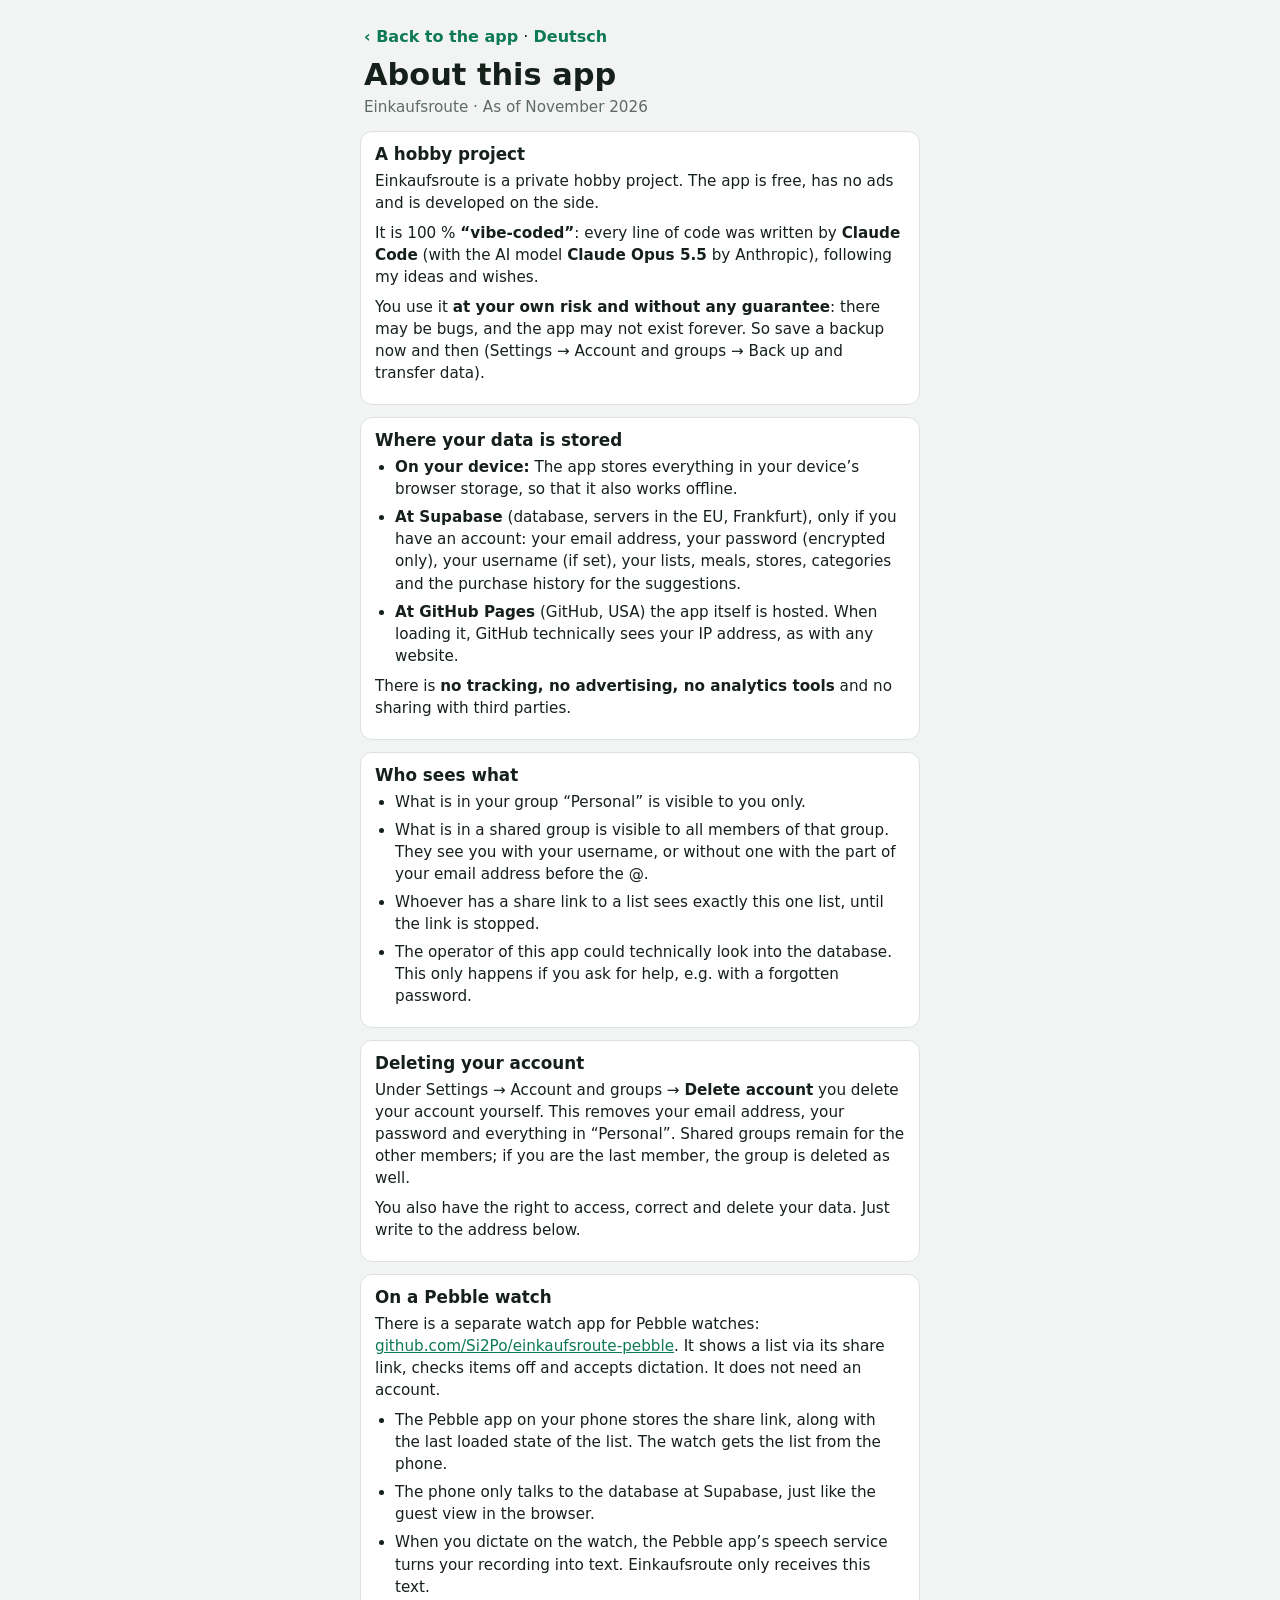
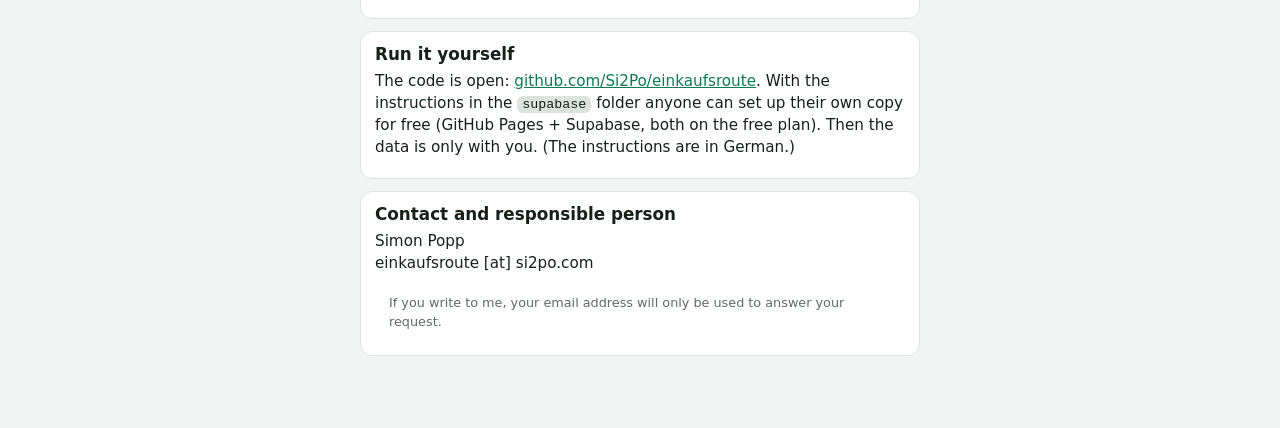
==== about.html @ 26fe62d7 "Englische Fassung der App (noch ohne neue Version) - js/sprache.js: Sprache nach Gerät oder Schalter" ====
<!doctype html>
<html lang="en">
<head>
<meta charset="utf-8">
<meta name="viewport" content="width=device-width, initial-scale=1, viewport-fit=cover">
<title>About this app · Einkaufsroute</title>
<meta name="theme-color" content="#F2F4F3" media="(prefers-color-scheme: light)">
<meta name="theme-color" content="#0D110F" media="(prefers-color-scheme: dark)">
<link rel="icon" href="icon.svg" type="image/svg+xml">
<link rel="stylesheet" href="style.css">
<script>/* gleiche Darstellung (Hell/Dunkel, Farbe) wie in der App */ try { var t = localStorage.getItem("ek_theme"); if (t === "light" || t === "dark") document.documentElement.dataset.theme = t; var a = localStorage.getItem("ek_accent"); if (a && a !== "custom") document.documentElement.dataset.accent = a; } catch (e) {}</script>
</head>
<body class="guest about">
<!-- About this app: englische Fassung von ueber.html. Bei Änderungen an ueber.html hier nachziehen (die App zeigt die Abschnitte .abox). -->
<div class="wrap"><main>
  <p class="aback"><a href="./">‹ Back to the app</a> · <a href="ueber.html" lang="de">Deutsch</a></p>
  <div class="ghead"><h1>About this app</h1><p>Einkaufsroute · As of November 2026</p></div>

  <div class="helpbody group abox">
    <h2>A hobby project</h2>
    <p>Einkaufsroute is a private hobby project. The app is free, has no ads and is developed on the side.</p>
    <p>It is 100&nbsp;% <b>“vibe-coded”</b>: every line of code was written by <b>Claude Code</b> (with the AI model <b>Claude Opus 5.5</b> by Anthropic), following my ideas and wishes.</p>
    <p>You use it <b>at your own risk and without any guarantee</b>: there may be bugs, and the app may not exist forever.
      So save a backup now and then (Settings → Account and groups → Back up and transfer data).</p>
  </div>

  <div class="helpbody group abox">
    <h2>Where your data is stored</h2>
    <ul>
      <li><b>On your device:</b> The app stores everything in your device’s browser storage, so that it also works offline.</li>
      <li><b>At Supabase</b> (database, servers in the EU, Frankfurt), only if you have an account: your email address, your password (encrypted only), your username (if set),
        your lists, meals, stores, categories and the purchase history for the suggestions.</li>
      <li><b>At GitHub Pages</b> (GitHub, USA) the app itself is hosted. When loading it, GitHub technically sees your IP address, as with any website.</li>
    </ul>
    <p>There is <b>no tracking, no advertising, no analytics tools</b> and no sharing with third parties.</p>
  </div>

  <div class="helpbody group abox">
    <h2>Who sees what</h2>
    <ul>
      <li>What is in your group “Personal” is visible to you only.</li>
      <li>What is in a shared group is visible to all members of that group. They see you with your username, or without one with the part of your email address before the @.</li>
      <li>Whoever has a share link to a list sees exactly this one list, until the link is stopped.</li>
      <li>The operator of this app could technically look into the database. This only happens if you ask for help, e.g. with a forgotten password.</li>
    </ul>
  </div>

  <div class="helpbody group abox">
    <h2>Deleting your account</h2>
    <p>Under Settings → Account and groups → <b>Delete account</b> you delete your account yourself. This removes your email address, your password and everything in “Personal”.
      Shared groups remain for the other members; if you are the last member, the group is deleted as well.</p>
    <p>You also have the right to access, correct and delete your data. Just write to the address below.</p>
  </div>

  <div class="helpbody group abox">
    <h2>On a Pebble watch</h2>
    <p>There is a separate watch app for Pebble watches: <a href="https://github.com/Si2Po/einkaufsroute-pebble">github.com/Si2Po/einkaufsroute-pebble</a>.
      It shows a list via its share link, checks items off and accepts dictation. It does not need an account.</p>
    <ul>
      <li>The Pebble app on your phone stores the share link, along with the last loaded state of the list. The watch gets the list from the phone.</li>
      <li>The phone only talks to the database at Supabase, just like the guest view in the browser.</li>
      <li>When you dictate on the watch, the Pebble app’s speech service turns your recording into text. Einkaufsroute only receives this text.</li>
    </ul>
  </div>

  <div class="helpbody group abox">
    <h2>Run it yourself</h2>
    <p>The code is open: <a href="https://github.com/Si2Po/einkaufsroute">github.com/Si2Po/einkaufsroute</a>.
      With the instructions in the <code>supabase</code> folder anyone can set up their own copy for free (GitHub Pages + Supabase, both on the free plan).
      Then the data is only with you. (The instructions are in German.)</p>
  </div>

  <div class="helpbody group abox">
    <h2>Contact and responsible person</h2>
    <p>Simon Popp<br>einkaufsroute [at] si2po.com</p>
    <p class="sheetnote" style="margin:0">If you write to me, your email address will only be used to answer your request.</p>
  </div>
</main></div>
</body>
</html>
---- style.css ----
/* Layout: eine schmale Spalte für das iPhone (375 pt breit). Unten die schwebende Leiste (Liste | Essen | Einstellungen).
   Farben: neutrale Flächen, Grün als Akzent. Hell/Dunkel folgt dem iPhone oder dem Schalter in Einstellungen → Darstellung
   (setzt data-theme="light"/"dark" auf <html>). Bei Farbänderungen auch THEME_BG in app.js und theme-color in index.html anpassen. */
:root {
  --bg: #F2F4F3;
  --surface: #FFFFFF;
  --ink: #16201B;
  --muted: #5F6B65;
  --line: #DCE2DE;
  --soft: #E7EDEA;
  --accent: #0E7A55;
  --on-accent: #FFFFFF;
  --warn: #B3361E;
  --glass: rgba(255, 255, 255, .72);
  --glass-line: rgba(255, 255, 255, .6);
  --font-ui: system-ui, -apple-system, "Segoe UI", Roboto, sans-serif;
  --font-display: ui-rounded, "SF Pro Rounded", system-ui, -apple-system, "Segoe UI", sans-serif;
  --r: 14px;
}
@media (prefers-color-scheme: dark) {
  :root:not([data-theme="light"]) {
    --bg: #0D110F; --surface: #171C19; --ink: #E9EFEB; --muted: #93A29A;
    --line: #29312D; --soft: #1F2622; --accent: #4CD49B; --on-accent: #04261A; --warn: #FF8A72;
    --glass: rgba(30, 36, 33, .66); --glass-line: rgba(255, 255, 255, .08);
    color-scheme: dark;
  }
}
:root[data-theme="dark"] {
  --bg: #0D110F; --surface: #171C19; --ink: #E9EFEB; --muted: #93A29A;
  --line: #29312D; --soft: #1F2622; --accent: #4CD49B; --on-accent: #04261A; --warn: #FF8A72;
  --glass: rgba(30, 36, 33, .66); --glass-line: rgba(255, 255, 255, .08);
  color-scheme: dark;
}

* { box-sizing: border-box; }
body {
  margin: 0;
  background: var(--bg);
  color: var(--ink);
  font: 16px/1.35 var(--font-ui);
  padding-inline: max(16px, env(safe-area-inset-left, 0px)) max(16px, env(safe-area-inset-right, 0px));
  padding-block: calc(env(safe-area-inset-top, 0px) + 26px) calc(28px + env(safe-area-inset-bottom, 0px));
  -webkit-tap-highlight-color: transparent;
}
/* Oberer Rand (Uhrzeit, Akku): früher eine Fläche in Hintergrundfarbe gegen das Durchscheinen beim Scrollen.
   Heute unsichtbar, weil iOS 26 dort selbst einen weichen Glas-Effekt zeichnet (die Fläche wirkte wie ein Balken).
   Der Inhalt beginnt beim Start 26px unter der Statusleiste: iOS färbt die Statusleiste nach dem, was direkt
   darunter liegt (das blaue + schimmerte sonst oben rechts durch). */
#topcover {
  position: fixed; top: 0; left: 0; right: 0; z-index: 30; pointer-events: none;
  height: calc(env(safe-area-inset-top, 0px) + 14px); /* 14px: siehe gesten.js (Höhe der Statusleiste) */
  background: none; /* unsichtbar: iOS 26 zeichnet unter der Statusleiste selbst einen weichen Glas-Effekt. Das Element bleibt, weil gesten.js daraus die Höhe der Statusleiste abliest. */
}
.wrap { max-width: 560px; margin: 0 auto; }
h2 { font: 700 1.25rem var(--font-display); margin: 0; }
button, input, select { font: inherit; color: inherit; }
button { cursor: pointer; }
:focus-visible { outline: 3px solid var(--accent); outline-offset: 2px; }

/* Kopfzeile der Liste */
.bar { display: flex; align-items: center; gap: 8px; padding: 2px 0 8px; }
.pill {
  flex: 1; min-width: 0; display: flex; align-items: center; gap: 8px; text-align: left;
  background: var(--surface); border: 1px solid var(--line); border-radius: 999px; padding: 9px 14px; font-weight: 600;
}
.pill span { flex: 1; min-width: 0; overflow: hidden; text-overflow: ellipsis; white-space: nowrap; }
.pill::after { content: ""; width: 8px; height: 8px; border-right: 2px solid var(--muted); border-bottom: 2px solid var(--muted); transform: translateY(-2px) rotate(45deg); flex: none; }
.iconbtn {
  width: 42px; height: 42px; flex: none; display: grid; place-items: center; border-radius: 999px;
  background: var(--surface); border: 1px solid var(--line); color: var(--ink);
}
.iconbtn svg, .plus svg { display: block; }

/* Eingabe */
.add { display: flex; gap: 8px; margin: 0 0 4px; }
.add input {
  flex: 1; min-width: 0; font-size: 16px; background: var(--surface); border: 1.5px solid var(--line);
  border-radius: 999px; padding: 10px 16px;
}
.plus { width: 44px; height: 44px; flex: none; border: 0; border-radius: 999px; background: var(--accent); color: var(--on-accent); display: grid; place-items: center; }

/* Liste: Gruppenkopf als dünne Zeile, Zeilen ohne eigene Karten */
.grp { display: flex; align-items: center; gap: 8px; margin: 12px 2px 4px; font-size: .75rem; text-transform: uppercase; letter-spacing: .07em; color: var(--muted); font-weight: 700; }
.grp .gname { flex: 1; min-width: 0; overflow: hidden; text-overflow: ellipsis; white-space: nowrap; }
.grpbtn { width: 100%; background: none; border: 0; padding: 0; text-align: left; font-family: inherit; }
.grpbtn .nozone { color: var(--accent); text-transform: none; letter-spacing: 0; font-size: .8rem; font-weight: 600; }
.grp .cnt { font-variant-numeric: tabular-nums; font-weight: 600; }
.badge {
  display: inline-grid; place-items: center; min-width: 20px; height: 20px; padding: 0 5px; border-radius: 10px;
  background: var(--accent); color: var(--on-accent); font-size: .72rem; font-weight: 700; letter-spacing: 0; font-variant-numeric: tabular-nums;
}
.badge.none { background: var(--line); color: var(--muted); }
.rows { list-style: none; margin: 0; padding: 0; background: var(--surface); border-radius: 12px; border: 1px solid var(--line); overflow: hidden; }
.row {
  display: flex; align-items: center; min-height: 46px; padding-right: 12px; border-top: 1px solid var(--line);
  -webkit-touch-callout: none; -webkit-user-select: none; user-select: none; cursor: pointer;
}
.row:first-child { border-top: 0; }
.row:active { background: var(--soft); }
.chk { width: 44px; height: 44px; flex: none; display: grid; place-items: center; }
.chk::before { content: ""; width: 22px; height: 22px; border-radius: 7px; border: 2px solid var(--muted); display: block; }
.done .chk::before {
  background: var(--accent) url("data:image/svg+xml,%3Csvg xmlns='http://www.w3.org/2000/svg' viewBox='0 0 24 24'%3E%3Cpath d='M6 12.5l4 4 8-9' fill='none' stroke='%23fff' stroke-width='3' stroke-linecap='round' stroke-linejoin='round'/%3E%3C/svg%3E") center/16px no-repeat;
  border-color: var(--accent);
}
.txt { flex: 1; min-width: 0; padding: 6px 0; display: grid; gap: 0; }
.nm { overflow-wrap: anywhere; }
.nt { font-size: .82rem; color: var(--muted); overflow-wrap: anywhere; line-height: 1.25; }
.qty { font-size: .82rem; background: var(--soft); border-radius: 999px; padding: 1px 9px; font-weight: 600; font-variant-numeric: tabular-nums; white-space: nowrap; margin-left: 8px; }
.done .nm { text-decoration: line-through; color: var(--muted); }
.empty { text-align: center; color: var(--muted); padding: 32px 12px; }
.donetoggle { margin-top: 12px; }
.tip { text-align: center; color: var(--muted); font-size: .8rem; margin: 14px 0 0; }

.btn { background: var(--accent); color: var(--on-accent); border: 0; border-radius: 12px; padding: 11px 16px; font-weight: 600; white-space: nowrap; }
.btn.ghost { background: transparent; color: var(--accent); border: 1.5px solid var(--line); }
.btn.danger { background: transparent; color: var(--warn); border: 1.5px solid var(--line); }
.btn.small { padding: 7px 12px; font-size: .88rem; }
.btn[disabled] { opacity: .4; }
.link { background: none; border: 0; color: var(--accent); padding: 8px 0; font-weight: 600; }

/* Läden */
.edhead { display: flex; align-items: center; gap: 8px; padding: 2px 0 8px; }
.edhead input { flex: 1; min-width: 0; font-size: 16px; font-weight: 600; background: var(--surface); border: 1.5px solid var(--line); border-radius: 12px; padding: 8px 12px; }
.edhead h2 { flex: 1; }
.cards { list-style: none; margin: 10px 0; padding: 0; display: grid; gap: 6px; }
.card { width: 100%; text-align: left; display: flex; justify-content: space-between; align-items: center; gap: 12px; background: var(--surface); border: 1px solid var(--line); border-radius: 12px; padding: 12px 14px; }
.card small { color: var(--muted); display: block; }
.card .go { color: var(--accent); font-weight: 700; }
.hint { color: var(--muted); font-size: .85rem; margin: 0; flex: 1; min-width: 0; }
.hint.live { color: var(--accent); font-weight: 600; }
.plan { position: relative; border: 1px solid var(--line); border-radius: 12px; overflow: hidden; background: var(--surface); touch-action: none; }
.plan svg { display: block; width: 100%; height: auto; aspect-ratio: 5 / 4; touch-action: none; -webkit-user-select: none; user-select: none; }
.plan svg.drawing { cursor: crosshair; }
.plan .floor { fill: var(--surface); }
.plan .gridline { stroke: var(--line); fill: none; }
.plan .zl { font-weight: 600; font-family: var(--font-ui); fill: var(--ink); paint-order: stroke; stroke: var(--surface); stroke-linejoin: round; }
.plan .num { font-weight: 700; font-family: var(--font-ui); fill: #fff; text-anchor: middle; dominant-baseline: central; }
.plan .zone { cursor: pointer; -webkit-touch-callout: none; -webkit-user-select: none; user-select: none; }
.plan .handle { fill: var(--surface); stroke: var(--accent); pointer-events: none; }
.zoombar { position: absolute; top: 6px; right: 6px; display: grid; gap: 4px; }
.zoombar button { width: 32px; height: 32px; display: grid; place-items: center; border-radius: 10px; border: 1px solid var(--line); background: var(--surface); color: var(--ink); font-size: 1.15rem; line-height: 1; opacity: .88; }
.planbar { display: flex; align-items: center; gap: 10px; margin: 8px 0; }
.zpanel { background: var(--surface); border: 1px solid var(--line); border-radius: 12px; padding: 10px; margin: 0 0 8px; display: grid; grid-template-columns: minmax(0, 1fr); gap: 8px; }
.zpanel input { width: 100%; min-width: 0; font-size: 16px; font-weight: 600; background: var(--bg); border: 1.5px solid var(--line); border-radius: 10px; padding: 8px 12px; }
.chips { display: flex; flex-wrap: wrap; gap: 6px; }
.chip { background: transparent; border: 1.5px solid var(--line); border-radius: 999px; padding: 4px 10px; font-size: .85rem; }
.chip[aria-pressed="true"] { background: var(--accent); border-color: var(--accent); color: var(--on-accent); font-weight: 600; }
.chip.taken { color: var(--muted); }
.chip small { margin-left: 3px; opacity: .8; }
.actions { display: flex; flex-wrap: wrap; gap: 6px; }
.zlist { list-style: none; margin: 0; padding: 0; display: grid; gap: 4px; }
.zitem { width: 100%; display: flex; align-items: center; gap: 10px; text-align: left; background: var(--surface); border: 1.5px solid var(--line); border-radius: 10px; padding: 7px 10px; }
.zitem[aria-pressed="true"] { border-color: var(--accent); box-shadow: 0 0 0 1px var(--accent); }
.zitem .zn { flex: 1; min-width: 0; display: grid; }
.zitem small { color: var(--muted); overflow: hidden; text-overflow: ellipsis; white-space: nowrap; }

/* Sheets (Dialog am unteren Rand) */
dialog {
  width: min(560px, 100%); max-width: 100%; margin: auto auto 0; border: 0; border-radius: 20px 20px 0 0;
  padding: 10px 16px calc(14px + env(safe-area-inset-bottom, 0px)); background: var(--surface); color: var(--ink);
  box-shadow: 0 -10px 40px rgba(0, 0, 0, .3);
}
dialog::backdrop { background: rgba(8, 20, 14, .45); }
dialog::before { content: ""; display: block; width: 36px; height: 4px; border-radius: 2px; background: var(--line); margin: 0 auto 10px; }
.sheettitle { font-size: .75rem; text-transform: uppercase; letter-spacing: .08em; color: var(--muted); font-weight: 700; padding: 2px 4px 6px; }
.sheetbtn {
  display: flex; justify-content: space-between; align-items: center; width: 100%; padding: 14px 4px; background: none; border: 0;
  border-top: 1px solid var(--line); text-align: left; font-size: 1rem; color: var(--ink);
}
.sheetbtn.on::after { content: "✓"; color: var(--accent); font-weight: 700; }
.sheetbtn.on > small { margin: 0 10px 0 auto; } /* mit Häkchen: Hinweis trotzdem rechts, nicht in der Mitte */
.sheetbtn.accent { color: var(--accent); font-weight: 600; }
.sheetbtn.danger { color: var(--warn); }
.sheetbtn small { color: var(--muted); }
dialog form { display: grid; gap: 8px; }
.field { display: grid; gap: 3px; }
.field > span { font-size: .72rem; text-transform: uppercase; letter-spacing: .08em; color: var(--muted); font-weight: 700; }
.field input, .field select { width: 100%; min-width: 0; font-size: 16px; background: var(--bg); border: 1.5px solid var(--line); border-radius: 10px; padding: 10px 12px; }
.two { display: grid; grid-template-columns: 1fr 2fr; gap: 8px; }
.sheetnote { color: var(--muted); font-size: .8rem; margin: 0; }
dialog .actions { justify-content: space-between; margin-top: 4px; flex-wrap: nowrap; }
dialog .actions .grp2 { display: flex; gap: 8px; }

@media (prefers-reduced-motion: no-preference) {
  .btn, .chip, .zitem, .card, .row { transition: background-color .12s, border-color .12s; }
}
.label { font-size: .72rem; text-transform: uppercase; letter-spacing: .08em; color: var(--muted); font-weight: 700; }

.row.pending { opacity: .6; }
.prow { display: flex; align-items: center; gap: 10px; width: 100%; background: var(--bg); border: 1px solid var(--line); border-radius: 10px; padding: 9px 12px; text-align: left; }
.prow .pl { flex: none; width: 84px; font-size: .72rem; text-transform: uppercase; letter-spacing: .08em; color: var(--muted); font-weight: 700; }
.prow .pv { flex: 1; min-width: 0; overflow: hidden; text-overflow: ellipsis; white-space: nowrap; }
.prow::after { content: "›"; color: var(--muted); font-size: 1.3rem; line-height: 1; }
.prodrow { display: flex; justify-content: space-between; align-items: center; border-top: 1px solid var(--line); padding: 2px 4px; }
.chips.big { gap: 6px; }
.chips.big .chip { padding: 7px 12px; font-size: .9rem; }
.zpanel .actions { flex-wrap: nowrap; }

/* Eintrag bearbeiten: kompakt */
.namerow { display: grid; grid-template-columns: 1fr 96px; gap: 8px; }
.namerow input, .notein { width: 100%; min-width: 0; font-size: 16px; background: var(--bg); border: 1.5px solid var(--line); border-radius: 10px; padding: 10px 12px; }
.namerow .nameinput { font-weight: 600; }
.srow { display: flex; align-items: center; gap: 10px; background: var(--bg); border: 1px solid var(--line); border-radius: 10px; padding: 0 8px 0 12px; }
.srow .pl { flex: none; width: 76px; font-size: .72rem; text-transform: uppercase; letter-spacing: .08em; color: var(--muted); font-weight: 700; }
.srow select { flex: 1; min-width: 0; border: 0; background: transparent; font-size: 16px; padding: 12px 0; color: var(--ink); }
dialog .actions { gap: 8px; }

/* Bereiche sortieren */
.zli { display: flex; align-items: stretch; gap: 6px; }
.zli .zitem { flex: 1; min-width: 0; }
.grab { flex: none; width: 44px; display: grid; place-items: center; color: var(--muted); border-radius: 10px; touch-action: none; cursor: grab; -webkit-user-select: none; user-select: none; }
.zli.dragging { position: relative; z-index: 5; filter: drop-shadow(0 6px 14px rgba(0, 0, 0, .25)); }
.zli.dragging .zitem { border-color: var(--accent); }
dialog form { grid-template-columns: minmax(0, 1fr); }
.srow { min-width: 0; }
.srow select { text-overflow: ellipsis; }

/* Details: Foto, aufklappbarer Bereich, Gesten */
dialog { touch-action: none; max-height: calc(100% - 24px); overflow: auto; overscroll-behavior: contain; }
/* Sheets nie unter die Statusleiste. Ist die Tastatur offen, setzt app.js --kb (Höhe der Tastatur)
   und --vvh (sichtbare Höhe): das Sheet sitzt dann direkt über der Tastatur. */
dialog:not(.viewer) {
  margin-bottom: var(--kb, 0px);
  max-height: calc(var(--vvh, 100dvh) - env(safe-area-inset-top, 0px) - 12px);
  transition: margin-bottom .25s ease;
}
html.kb dialog:not(.viewer) { padding-bottom: 12px; }
html.kb #tabbar { visibility: hidden; }
@media (prefers-reduced-motion: reduce) { dialog:not(.viewer) { transition: none; } }
.thumb { width: 34px; height: 34px; flex: none; border-radius: 8px; object-fit: cover; margin-left: 8px; }
.photo { display: grid; gap: 4px; justify-items: start; }
.photo img { width: 100%; max-height: 150px; object-fit: cover; border-radius: 10px; display: block; }
.expanded .photo img { max-height: var(--phfull, 40vh); }
.photoact { display: flex; gap: 16px; }
.photobtn { cursor: pointer; color: var(--ink); padding-block: 11px; }
.photobtn .pv { flex: 1; min-width: 0; color: var(--muted); }
.more { overflow: hidden; height: 0; margin-top: -8px; }
.expanded .more { height: auto; margin-top: 0; }
.moreinner { display: grid; gap: 8px; grid-template-columns: minmax(0, 1fr); }
.more[inert] .moreinner { opacity: 0; }
.expanded .more .moreinner { opacity: 1; }

.noterow { display: grid; grid-template-columns: minmax(0, 1fr) 46px; gap: 8px; }
.noterow:has(#camBtn[hidden]) { grid-template-columns: minmax(0, 1fr); }
.camlabel { display: grid; place-items: center; border: 1.5px solid var(--line); border-radius: 10px; background: var(--bg); color: var(--accent); cursor: pointer; }

/* Listen in Sheets */
.scrollbox { max-height: 46vh; overflow-y: auto; touch-action: pan-y; overscroll-behavior: contain; border-top: 1px solid var(--line); }
.kwbox { max-height: 28vh; padding: 8px 0; }

/* Autovervollständigung unter dem Eingabefeld: liegt über der Liste, nimmt keinen Platz weg */
.addwrap { position: relative; }
.sugg {
  position: absolute; left: 0; right: 52px; top: 100%; z-index: 20; margin-top: 2px;
  background: var(--surface); border: 1px solid var(--line); border-radius: 14px; overflow: hidden;
  box-shadow: 0 8px 24px rgba(0, 0, 0, .14);
}
.sugg[hidden] { display: none; }
.sg {
  display: flex; align-items: center; gap: 10px; width: 100%; min-height: 44px; padding: 0 14px; text-align: left;
  background: none; border: 0; border-top: 1px solid var(--line);
}
.sg:first-child { border-top: 0; }
.sg:active { background: var(--soft); }
.sgn { flex: 1; min-width: 0; overflow: hidden; text-overflow: ellipsis; white-space: nowrap; }
.sgn b { font-weight: 700; }
.sgtag { flex: none; max-width: 48%; overflow: hidden; text-overflow: ellipsis; white-space: nowrap; font-size: .75rem; color: var(--muted); }
.sgtag.on { color: var(--accent); font-weight: 600; }
.row.flash { animation: rowflash 1.1s ease-out; }
@keyframes rowflash { 0%, 55% { background: var(--soft); } 100% { background: transparent; } }

.srowgo { flex: none; width: 40px; height: 40px; border: 0; background: none; color: var(--accent); font-size: 1.7rem; line-height: 1; border-radius: 10px; }

/* Foto im Vollbild */
.photo img { cursor: zoom-in; }
dialog.viewer { position: fixed; inset: 0; width: 100%; height: 100%; max-width: none; max-height: none; margin: 0; padding: 0; border-radius: 0; background: #000; box-shadow: none; touch-action: none; overflow: hidden; }
dialog.viewer::before { display: none; }
dialog.viewer::backdrop { background: #000; }
.viewer img { width: 100%; height: 100%; object-fit: contain; display: block; }
.vx { position: absolute; top: calc(10px + env(safe-area-inset-top, 0px)); right: 12px; width: 40px; height: 40px; border-radius: 50%; border: 0; background: rgba(255, 255, 255, .18); color: #fff; font-size: 1.6rem; line-height: 1; }

.plantoggle { margin-bottom: 8px; }
.plantoggle.open::after { transform: rotate(90deg); }
.plantoggle .pv { color: var(--muted); }

.bgrow { display: flex; gap: 8px; margin: 6px 0 0; }
.chipbtn { display: grid; place-items: center; width: 36px; height: 36px; border: 1.5px solid var(--line); border-radius: 10px; background: var(--bg); color: var(--accent); font-size: 1.05rem; font-weight: 700; font-style: italic; font-family: Georgia, serif; cursor: pointer; padding: 0; }
.chipbtn svg { font-style: normal; }
.bgrow + .sheetnote { margin: 6px 2px 0; }

.bgadd { display: inline-flex; align-items: center; gap: 8px; height: 36px; padding: 0 12px; border: 1.5px solid var(--line); border-radius: 10px; background: var(--bg); color: var(--accent); font-weight: 600; font-size: .9rem; cursor: pointer; }

.sugg.inl { position: static; margin: -2px 0 10px; box-shadow: none; }

.prowwrap { display: flex; gap: 8px; align-items: stretch; }
.prowwrap .prow { flex: 1; min-width: 0; width: auto; }
.star { flex: none; width: 46px; display: grid; place-items: center; background: var(--bg); border: 1px solid var(--line); border-radius: 10px; font-size: 1.3rem; line-height: 1; color: var(--muted); cursor: pointer; padding: 0; }
.star.on { color: var(--accent); border-color: var(--accent); }
.prowwrap { min-width: 0; }

#toast{position:fixed;inset:auto;left:50%;bottom:calc(var(--kb, 0px) + env(safe-area-inset-bottom) + 18px);transform:translateX(-50%);margin:0;border:0;padding:10px 16px;border-radius:14px;background:#26262b;color:#fff;font-size:14px;line-height:1.3;text-align:center;max-width:calc(100vw - 32px);box-shadow:0 6px 20px rgba(0,0,0,.3)}
#toast:not(:popover-open):not(.fallback){display:none}

.catsearch{margin:0 0 8px}
#catRes .sheetbtn small.on{color:var(--accent,#0f6b4f);font-weight:600}
#catRes .sheetbtn small.muted{color:#8a8a90;font-weight:400}
#catRes .sheetbtn i{font-style:normal;font-weight:600}

.zpanelli{margin:2px 0 6px}
.zpanelli .zpanel{margin:0}
.zlist:has(.dragging) .zpanelli{display:none}

.listpill{flex:0 1 42%}

/* Essen */
.mact{margin:8px 0 10px}
.mtags{margin:0 0 4px}
.chip.on{background:var(--accent);color:var(--on-accent);border-color:var(--accent)}
.mcard{gap:10px}.mcard .mt{flex:1;min-width:0;display:grid;text-align:left}
.mcard small{color:var(--muted);overflow:hidden;text-overflow:ellipsis;white-space:nowrap}
.mthumb{width:44px;height:44px;border-radius:8px;object-fit:cover;flex:none}
.mstep{display:flex;align-items:center;justify-content:center;gap:14px;margin:6px 0 8px}
.mstep.inl{display:inline-flex;gap:8px;margin:0 0 0 6px;vertical-align:middle;text-transform:none;letter-spacing:0}
.mpers{font-weight:600;min-width:6.5em;text-align:center}
.stepbtn{width:40px;height:40px;border-radius:999px;border:1.5px solid var(--line);background:var(--surface);font-size:22px;line-height:1;color:var(--text,inherit)}
.stepbtn.sm{width:32px;height:32px;font-size:18px}
.stepbtn:disabled{opacity:.35}
.mings{list-style:none;margin:0;padding:0;max-height:34vh}
.mrow{display:flex;align-items:center;gap:12px;padding:10px 4px;border-bottom:1px solid var(--line)}
.mrow input{width:22px;height:22px;flex:none;accent-color:var(--accent)}
.mrow .mn{flex:1;min-width:0}.mq{color:var(--muted);font-variant-numeric:tabular-nums}
.basic{color:var(--muted);font-size:12px;border:1px solid var(--line);border-radius:6px;padding:0 5px;margin-left:4px}
.ming{display:flex;align-items:center;gap:8px;padding:6px 0;border-bottom:1px solid var(--line)}.ming .mn{flex:1;min-width:0}
.basicbtn{font-size:13px;padding:2px 9px;border-radius:999px;width:auto;height:auto;font-style:normal;font-family:inherit;font-weight:600;display:inline-block}
.basicbtn.on{background:var(--accent);color:var(--on-accent);border-color:var(--accent)}
.mphoto{display:block;width:100%;max-height:30vh;object-fit:cover;border-radius:12px;margin:0 0 8px}
.mmore{margin-top:10px}.mmore summary{color:var(--muted);padding:6px 0}
.msteps{white-space:pre-wrap;padding:6px 0}
#dlg textarea.notein{width:100%;resize:vertical;font:inherit}
.ming .chipbtn:not(.basicbtn){width:32px;height:32px}

/* Untere Leiste */
.wrap{padding-bottom:calc(76px + env(safe-area-inset-bottom))}
#tabbar{position:fixed;left:0;right:0;bottom:0;z-index:20;display:flex;justify-content:center;background:var(--surface);border-top:1px solid var(--line);padding:6px 8px calc(6px + env(safe-area-inset-bottom))}
#tabbar button{flex:1;max-width:190px;display:grid;justify-items:center;gap:2px;padding:4px 0;background:none;border:0;color:var(--muted);font-size:11px;font-weight:600}
#tabbar button[aria-current="page"]{color:var(--accent)}

.ming .mqty{width:5.2em;flex:none;font-size:16px;padding:6px 8px;border:1.5px solid var(--line);border-radius:10px;background:var(--bg);color:var(--ink);text-align:right}
.ming .mqty:placeholder-shown{border-style:dashed}

.tagplus{min-width:36px;font-weight:700;color:var(--accent);padding:4px 12px}
.tagadd{display:inline-flex;align-items:center;gap:6px}
.tagadd input{width:9em;font-size:16px;padding:4px 10px;border:1.5px solid var(--accent);border-radius:999px;background:var(--bg);color:var(--ink)}
.tagadd .chipbtn{width:32px;height:32px;font-style:normal;font-family:inherit}

.nt.ml{display:flex;align-items:center;gap:4px}.nt.ml svg{flex:none}

.donehead{display:flex;align-items:center;justify-content:space-between;gap:12px;margin-top:12px}
.donehead .donetoggle{margin-top:0}
.clearbtn{color:var(--warn);font-size:.9rem}

#tabbar button span{max-width:100%;overflow:hidden;text-overflow:ellipsis;white-space:nowrap}
#tabbar button{min-width:0}

/* Wischen auf Einträgen */
.row,.swp{position:relative;touch-action:pan-y;transition:transform .18s ease}
.row.swiping,.swp.swiping{transform:translateX(var(--sx,0px));transition:none;z-index:1}
.row::after,.swp::after{content:attr(data-sw);position:absolute;top:0;bottom:0;width:240px;display:none;align-items:center;font-weight:700;color:#fff;font-size:.95rem;opacity:.8}
.row.swiping::after,.swp.swiping::after{display:flex}
.row[data-dir="left"]::after,.swp[data-dir="left"]::after{left:100%;padding-left:16px}
.row[data-dir="right"]::after,.swp[data-dir="right"]::after{right:100%;padding-right:16px;justify-content:flex-end}
.row[data-kind="delete"]::after,.swp[data-kind="delete"]::after{background:#D64533}
.row[data-kind="details"]::after,.row[data-kind="check"]::after,.swp[data-kind="open"]::after,.swp[data-kind="edit"]::after,.swp[data-kind="tolist"]::after{background:var(--accent);color:var(--on-accent)}
.row[data-kind="none"]::after,.swp[data-kind="none"]::after{background:var(--line)}
.row[data-armed="1"]::after,.swp[data-armed="1"]::after{opacity:1}
#toast .toastbtn{margin-left:12px;background:none;border:0;color:#8FE3C2;font:inherit;font-weight:700;padding:2px 4px}

.cards{overflow-x:clip}

.chip.unused{border-style:dashed;color:var(--muted)}

/* ---------- Seiten (Unterseiten von rechts, siehe openPage in app.js) ---------- */
.wrap, .page { touch-action: pan-y; } /* waagerechtes Wischen gehört der App (Wisch-zurück, Einträge) */
.page {
  position: fixed; left: 0; right: 0; top: var(--vvt, 0px); bottom: var(--kb, 0px); z-index: 15;
  overflow-y: auto; overscroll-behavior: contain; background: var(--bg);
  box-shadow: -10px 0 30px rgba(0, 0, 0, .16);
  padding: 0 max(16px, env(safe-area-inset-left, 0px)) calc(92px + env(safe-area-inset-bottom, 0px)) max(16px, env(safe-area-inset-right, 0px));
}
html.kb .page { padding-bottom: 16px; }
.page > * { max-width: 560px; margin-inline: auto; }
.pagehead {
  display: grid; justify-items: start; gap: 2px;
  position: sticky; top: 0; z-index: 2; background: var(--bg);
  padding: calc(env(safe-area-inset-top, 0px) + 18px) 0 10px; /* Abstand zur Statusleiste, wie die Hauptansicht (siehe #topcover) */
}
.wrap .pagehead { position: static; padding-top: 0; }
.pageback {
  display: inline-flex; align-items: center; gap: 2px; max-width: 100%; min-height: 44px;
  margin-left: -8px; padding: 0 10px 0 2px; background: none; border: 0; border-radius: 10px;
  color: var(--accent); font-weight: 600;
}
.pageback span { overflow: hidden; text-overflow: ellipsis; white-space: nowrap; }
.pageback:active { background: var(--soft); }
.pagetitle { font: 700 1.6rem/1.15 var(--font-display); margin: 0; overflow-wrap: anywhere; }
.edhead .pageback { flex: none; margin-left: -8px; }
.pagebody { display: grid; gap: 8px; grid-template-columns: minmax(0, 1fr); }
.pagebody > .btn { justify-self: start; }
.pagebody .field input, .pagebody .notein, .pagebody .srow, .pagebody .add input { background: var(--surface); }
.pagebody .catsearch { margin: 0; }
.pagebody .sheettitle { padding: 0 4px; }

/* Gruppe von Zeilen auf einer Seite (wie in den iOS-Einstellungen) */
.group { background: var(--surface); border: 1px solid var(--line); border-radius: 12px; overflow: hidden; }
.group[hidden] { display: none; }
.group .sheetbtn { padding: 13px 14px; }
.group .sheetbtn:first-child { border-top: 0; }
.group .sheetbtn:active { background: var(--soft); }
.group > .sheetnote { padding: 12px 14px; }
.pagebody .kwbox { max-height: none; padding: 2px 0; }
.pagebody .mings { max-height: none; overflow: visible; }
.mcard { -webkit-touch-callout: none; -webkit-user-select: none; user-select: none; } /* langes Drücken ohne iOS-Menü */
.mmore #mSteps { display: block; margin-top: 12px; }
.ming .mname { flex: 1; min-width: 0; font-size: 16px; padding: 6px 8px; border: 1.5px solid transparent; border-radius: 10px; background: transparent; color: var(--ink); text-overflow: ellipsis; }
.ming .mname:focus { border-color: var(--line); background: var(--surface); outline: none; }
.sg.kb { background: var(--soft); box-shadow: inset 3px 0 0 var(--accent); } /* mit Pfeiltasten markierter Vorschlag */

/* Einheitliche Kopfzeile in Sheets: Titel links, rechts runder ✕-Knopf (wie iOS 26) */
.sheethead { display: flex; align-items: center; gap: 8px; margin: -8px 0 12px; min-height: 32px; } /* ✕ sitzt 16 px von oben und rechts, wie der Rand links */
.sheethead .sheettitle { flex: 1; min-width: 0; padding: 0; overflow: hidden; text-overflow: ellipsis; white-space: nowrap; }
.sheetdone { flex: none; width: 32px; height: 32px; display: grid; place-items: center; padding: 0; border: 0; border-radius: 50%; background: var(--soft); color: var(--muted); }
.sheetdone:active { background: var(--line); }
#editForm .actions { justify-content: flex-start; }

/* Wisch-zurück auch am Seitenrand der Hauptansicht (dort liegt nur body), z. B. bei Geschäfte */
html, body { touch-action: pan-y; }
/* Nach langem Drücken liegt der Finger noch auf dem neuen Sheet: keine versehentliche Textauswahl.
   In Eingabefeldern bleibt Markieren möglich. */
dialog, .page { -webkit-user-select: none; user-select: none; -webkit-touch-callout: none; }
dialog input, dialog textarea, .page input, .page textarea { -webkit-user-select: text; user-select: text; -webkit-touch-callout: default; }

/* Ziehen zum Aktualisieren: kleiner Kreis oben in der Mitte */
#pull {
  position: fixed; left: 50%; top: calc(env(safe-area-inset-top, 0px) + 4px); z-index: 40; pointer-events: none;
  width: 34px; height: 34px; border-radius: 50%; display: grid; place-items: center;
  background: var(--surface); border: 1px solid var(--line); color: var(--accent); box-shadow: 0 4px 14px rgba(0, 0, 0, .15);
  opacity: 0; transform: translateX(-50%); transition: opacity .2s, transform .2s, background-color .15s;
}
#pull.pulling { transition: none; }
#pull.ready { transition: transform .15s; background: var(--accent); color: var(--on-accent); }
#pull.spin { background: var(--accent); color: var(--on-accent); }
#pull.spin svg { animation: pullspin .9s linear infinite; }
@keyframes pullspin { to { transform: rotate(360deg); } }
@media (prefers-reduced-motion: reduce) { #pull.spin svg { animation: none; } }

/* ---------- Liquid Glass (dezent): schwebende untere Leiste und Sheets ---------- */
#tabbar {
  left: 0; right: 0; margin: 0 auto; width: calc(100% - 24px); max-width: 520px;
  bottom: max(10px, calc(env(safe-area-inset-bottom, 0px) - 10px));
  padding: 5px; border-radius: 999px; border: 1px solid var(--glass-line);
  background: color-mix(in srgb, var(--surface) var(--bar-p, 72%), transparent);
  -webkit-backdrop-filter: blur(var(--bar-blur, 22px)) saturate(1.8); backdrop-filter: blur(var(--bar-blur, 22px)) saturate(1.8);
  box-shadow: 0 8px 30px rgba(0, 0, 0, .16), 0 0 0 .5px var(--line);
}
#tabbar button { border-radius: 999px; padding: 5px 0; }
#tabbar button[aria-current="page"] { background: color-mix(in srgb, var(--accent) 14%, transparent); }
.wrap { padding-bottom: calc(100px + env(safe-area-inset-bottom, 0px)); }
.page { padding-bottom: calc(108px + env(safe-area-inset-bottom, 0px)); }
#toast { bottom: calc(var(--kb, 0px) + env(safe-area-inset-bottom, 0px) + 78px); }
html.kb #toast { bottom: calc(var(--kb, 0px) + 12px); }

dialog:not(.viewer) {
  width: min(560px, calc(100% - 16px)); border-radius: 28px;
  margin-bottom: calc(var(--kb, 0px) + 8px);
  max-height: calc(var(--vvh, 100dvh) - env(safe-area-inset-top, 0px) - 20px);
  padding-bottom: max(14px, calc(env(safe-area-inset-bottom, 0px) - 6px));
  background: color-mix(in srgb, var(--surface) var(--sheet-p, 86%), transparent);
  -webkit-backdrop-filter: blur(var(--sheet-blur, 28px)) saturate(1.6); backdrop-filter: blur(var(--sheet-blur, 28px)) saturate(1.6);
  border: 1px solid var(--glass-line); box-shadow: 0 12px 50px rgba(0, 0, 0, .3);
}
html.kb dialog:not(.viewer) { padding-bottom: 14px; }
dialog::backdrop { background: rgba(0, 0, 0, .32); }

/* Akzentfarbe (Einstellungen → Darstellung): data-accent auf <html>. Je Farbe hell und dunkel. */
:root[data-accent="blau"] { --accent: #1F6BCF; --on-accent: #FFFFFF; }
@media (prefers-color-scheme: dark) { :root:not([data-theme="light"])[data-accent="blau"] { --accent: #6AA8FF; --on-accent: #04172E; } }
:root[data-theme="dark"][data-accent="blau"] { --accent: #6AA8FF; --on-accent: #04172E; }
:root[data-accent="lila"] { --accent: #7A4FD0; --on-accent: #FFFFFF; }
@media (prefers-color-scheme: dark) { :root:not([data-theme="light"])[data-accent="lila"] { --accent: #B79BFF; --on-accent: #1E0E40; } }
:root[data-theme="dark"][data-accent="lila"] { --accent: #B79BFF; --on-accent: #1E0E40; }
:root[data-accent="orange"] { --accent: #C25A00; --on-accent: #FFFFFF; }
@media (prefers-color-scheme: dark) { :root:not([data-theme="light"])[data-accent="orange"] { --accent: #FFA552; --on-accent: #2E1500; } }
:root[data-theme="dark"][data-accent="orange"] { --accent: #FFA552; --on-accent: #2E1500; }
:root[data-accent="pink"] { --accent: #C2306B; --on-accent: #FFFFFF; }
@media (prefers-color-scheme: dark) { :root:not([data-theme="light"])[data-accent="pink"] { --accent: #FF7FAE; --on-accent: #3A0A1D; } }
:root[data-theme="dark"][data-accent="pink"] { --accent: #FF7FAE; --on-accent: #3A0A1D; }
.swatches { display: flex; flex-wrap: wrap; gap: 12px; padding: 14px; }
.swatch { width: 44px; height: 44px; border-radius: 50%; border: 0; padding: 0; background: var(--c); display: grid; place-items: center; color: #fff; box-shadow: inset 0 0 0 1px rgba(0,0,0,.08); }
.swatch[aria-pressed="true"] { box-shadow: 0 0 0 3px var(--surface), 0 0 0 5px var(--c); }
/* Eigene Akzentfarbe: Werte für hell/dunkel berechnet app.js (lesbar gemacht) und setzt sie als --cust-* auf <html> */
:root[data-accent="custom"] { --accent: var(--cust-l); --on-accent: #FFFFFF; }
@media (prefers-color-scheme: dark) { :root:not([data-theme="light"])[data-accent="custom"] { --accent: var(--cust-d); --on-accent: var(--cust-od); } }
:root[data-theme="dark"][data-accent="custom"] { --accent: var(--cust-d); --on-accent: var(--cust-od); }
.swatch.custom { position: relative; overflow: hidden; background: conic-gradient(#f33, #fc3, #3c6, #3cf, #36f, #c3f, #f33); cursor: pointer; }
.swatch.custom input { position: absolute; inset: 0; width: 100%; height: 100%; opacity: 0; border: 0; padding: 0; cursor: pointer; }
.swatch.custom .dot { width: 30px; height: 30px; border-radius: 50%; display: grid; place-items: center; color: #fff; pointer-events: none; }
.swatch.on { box-shadow: 0 0 0 3px var(--surface), 0 0 0 5px var(--c, var(--accent)); }
/* Glas-Stärke (Einstellungen → Darstellung → Glas): app.js setzt --bar-p/--bar-blur/--sheet-p/--sheet-blur. Heller Rand oben wie bei echtem Glas. */
#tabbar { box-shadow: 0 8px 30px rgba(0, 0, 0, .16), 0 0 0 .5px var(--line), inset 0 1px 0 var(--glass-line); }
.glassrow { display: flex; align-items: center; gap: 12px; padding: 12px 14px; }
.glassrow input { flex: 1; accent-color: var(--accent); }
.glassrow output { min-width: 3.2em; text-align: right; font-variant-numeric: tabular-nums; font-weight: 600; }
dialog::backdrop { background: rgba(0, 0, 0, var(--dim, .32)); }
dialog:not(.viewer) .notein, dialog:not(.viewer) .field input, dialog:not(.viewer) .namerow input, dialog:not(.viewer) .srow,
dialog:not(.viewer) .camlabel, dialog:not(.viewer) .btn.danger, dialog:not(.viewer) .btn.ghost, dialog:not(.viewer) .prow {
  background: color-mix(in srgb, var(--bg) var(--field-p, 100%), transparent);
}
/* Mehr Teile im Sheet folgen der Glas-Stärke (Essen: ± Knöpfe, Zutatenliste, Haken) */
dialog:not(.viewer) .stepbtn, dialog:not(.viewer) .chipbtn, dialog:not(.viewer) .chip, dialog:not(.viewer) .bgadd {
  background: color-mix(in srgb, var(--surface) var(--field-p, 100%), transparent);
}
dialog:not(.viewer) .mrow input { opacity: .95; }

/* Glas-Eindruck (Nachahmung von Liquid Glass; echte Lichtbrechung kann Safari nicht):
   schräger Lichtreflex über der Fläche, helle Lichtkante oben, feine Kante unten, weicher Schatten. */
:root { --glass-hi-0: rgba(255, 255, 255, .55); --glass-sheen-0: rgba(255, 255, 255, .28); }
:root { --glass-hi: color-mix(in srgb, var(--glass-hi-0) var(--sheen-p, 100%), transparent); --glass-sheen: color-mix(in srgb, var(--glass-sheen-0) var(--sheen-p, 100%), transparent); }
@media (prefers-color-scheme: dark) { :root:not([data-theme="light"]) { --glass-hi-0: rgba(255, 255, 255, .16); --glass-sheen-0: rgba(255, 255, 255, .07); } }
:root[data-theme="dark"] { --glass-hi-0: rgba(255, 255, 255, .16); --glass-sheen-0: rgba(255, 255, 255, .07); }
#tabbar, dialog:not(.viewer) {
  background-image: linear-gradient(135deg, var(--glass-sheen) 0%, transparent 38%, transparent 68%, var(--glass-sheen) 100%);
  box-shadow: inset 0 1px 0 var(--glass-hi), inset 0 -1px 0 color-mix(in srgb, var(--glass-hi) 40%, transparent),
    inset 0 0 0 .5px color-mix(in srgb, var(--glass-hi) 50%, transparent), 0 10px 34px rgba(0, 0, 0, .2);
}
#tabbar { background-color: color-mix(in srgb, var(--surface) var(--bar-p, 72%), transparent); }
dialog:not(.viewer) { background-color: color-mix(in srgb, var(--surface) var(--sheet-p, 86%), transparent); }
.stepbtn { display: inline-grid; place-items: center; padding: 0; vertical-align: middle; } .stepbtn svg { display: block; } .stepbtn.sm svg { width: 15px; height: 15px; }
/* Ausblenden am Rand scrollbarer Listen (app.js setzt more-t / more-b) */
.scrollbox { --ft: 0px; --fb: 0px; -webkit-mask-image: linear-gradient(to bottom, transparent 0, #000 var(--ft), #000 calc(100% - var(--fb)), transparent 100%); mask-image: linear-gradient(to bottom, transparent 0, #000 var(--ft), #000 calc(100% - var(--fb)), transparent 100%); }
.scrollbox.more-b { --fb: 44px; }
.scrollbox.more-t { --ft: 24px; }
/* Essen-Sheet: Knöpfe in einer Reihe, Zutaten bekommen mehr Platz */
.mealacts { flex-wrap: nowrap; }
.mealacts #mAddBtn { flex: 1; min-width: 0; overflow: hidden; text-overflow: ellipsis; }
.diceBtn { flex: none; display: grid; place-items: center; padding: 0 12px; }
.mealacts { margin-top: 10px; }
/* Würfel wackelt beim Neu-Würfeln */
.diceBtn svg { display: block; }
.diceBtn.roll svg { animation: diceroll .6s cubic-bezier(.3, .7, .3, 1); }
@keyframes diceroll { 0% { transform: rotate(0) scale(1); } 20% { transform: rotate(-28deg) scale(1.15); } 45% { transform: rotate(22deg) scale(1.1); } 65% { transform: rotate(-12deg); } 85% { transform: rotate(5deg); } 100% { transform: rotate(0) scale(1); } }
@media (prefers-reduced-motion: reduce) { .diceBtn.roll svg { animation: none; } }
/* Essen-Sheet: nicht das Sheet scrollt, sondern nur die Zutatenliste; sie füllt den Platz bis unten */
dialog[open]:has(> .mings) { display: flex; flex-direction: column; overflow: hidden; }
dialog:has(> .mings) > * { flex: none; }
dialog > .mings { flex: 1 1 auto; min-height: 0; max-height: none; overflow-y: auto; }
/* Essen-Sheet (Stand nach Test): höchstens 60 % der Bildschirmhöhe, Knöpfe unter der Liste,
   unten blenden etwa 1,5 Zeilen weich aus */
dialog[open]:has(> .mings) { max-height: min(60dvh, calc(var(--vvh, 100dvh) - env(safe-area-inset-top, 0px) - 20px)); }
dialog > .mings { padding-bottom: 0; }
dialog > .mings.more-b { --fb: 96px; }
dialog:not(.viewer) .mealacts .btn.ghost { background: color-mix(in srgb, var(--surface) 92%, transparent); }
/* Essen-Sheet hochgezogen: groß (90 %), oben bleibt ein Streifen frei */
dialog.tall[open]:has(> .mings) { max-height: min(90dvh, calc(var(--vvh, 100dvh) - env(safe-area-inset-top, 0px) - 20px)); }
/* Solange der Finger nach langem Drücken noch liegt: keine Textauswahl, Eingabefelder reagieren nicht (app.js: holdAfterLongPress) */
html.lphold, html.lphold * { -webkit-user-select: none !important; user-select: none !important; -webkit-touch-callout: none !important; }
html.lphold input, html.lphold textarea, html.lphold select { pointer-events: none; }
/* Abbild einer Ansicht für Übergänge bei Geschäfte/Editor (app.js: wrapGhost). Liegt unter (Standard) oder über (top) der echten Ansicht. */
.wrapghost {
  position: fixed; inset: 0; z-index: 0; overflow: hidden; pointer-events: none; background: var(--bg);
  padding: calc(env(safe-area-inset-top, 0px) + 26px) max(16px, env(safe-area-inset-right, 0px)) 0 max(16px, env(safe-area-inset-left, 0px));
}
.wrapghost.top { z-index: 14; box-shadow: -10px 0 30px rgba(0, 0, 0, .16); }
.wrapghost .wrap { padding-bottom: 0; }
/* Echte Ansicht, solange sie über einem Abbild gleitet: deckend und über die ganze Breite */
.wrap.slide { position: relative; z-index: 1; background: var(--bg); min-height: 100vh; margin: 0 -16px; padding-left: 16px; padding-right: 16px; max-width: none; box-shadow: -10px 0 30px rgba(0, 0, 0, .16); }
/* Kategorien sortieren: Zeile mit Griff rechts (Einstellungen → Kategorien) */
.catrow { display: flex; align-items: stretch; border-top: 1px solid var(--line); background: var(--surface); }
.catrow:first-child { border-top: 0; }
.catrow .sheetbtn { flex: 1; min-width: 0; border-top: 0; }
.catrow .grab { width: 46px; border-radius: 0; }
.catrow .nograb { cursor: default; }
.catrow.dragging { position: relative; z-index: 5; box-shadow: 0 8px 24px rgba(0, 0, 0, .22); border-radius: 12px; }
.group:has(.dragging) { overflow: visible; }

/* Wackelmodus (Sortieren nach langem Drücken): Zeilen wackeln leicht, Ziehen verschiebt sie */
@keyframes wiggle { from { transform: rotate(-.45deg) translateX(-.5px); } to { transform: rotate(.45deg) translateX(.5px); } }
.wiggle > .catrow:not(.dragging):not([data-key="sonst"]), .wiggle > .zli:not(.dragging) { animation: wiggle .2s ease-in-out infinite alternate; }
.wiggle > :nth-child(2n):not(.dragging) { animation-delay: -.1s; }
.wiggle > .catrow:not([data-key="sonst"]), .wiggle > .zli { touch-action: pan-y; cursor: grab; -webkit-user-select: none; user-select: none; }
.wiggle > .catrow[data-key="sonst"] { opacity: .55; }
.wiggle .sheetbtn small { visibility: hidden; } /* „›“ und Zahl ausblenden: Antippen öffnet gerade nichts */
@media (prefers-reduced-motion: reduce) {
  .wiggle > .catrow:not([data-key="sonst"]), .wiggle > .zli { animation: none; outline: 1.5px dashed var(--accent); outline-offset: -3px; }
}
.wigglebar { display: flex; align-items: center; justify-content: space-between; gap: 10px; margin: 6px 4px; color: var(--accent); font-weight: 600; font-size: .9rem; }
/* Kategorien: immer einzelne Karten (wie die Bereiche), damit der Wackelmodus gleich aussieht */
#catRows { display: grid; gap: 6px; background: none; border: 0; overflow: visible; }
#catRows > .catrow { border: 1px solid var(--line); border-radius: 12px; overflow: hidden; }
/* Einheitlicher Abstand zwischen Karten in allen Listen (Einstellungen, Geschäfte, Essen, Kategorien, Bereiche) */
:root { --list-gap: 4px; }
.cards, .zlist, #catRows { gap: var(--list-gap); }

/* ---------- Querformat auf dem Handy: wenig Höhe, also alles flacher ---------- */
@media (orientation: landscape) and (max-height: 520px) {
  /* Leiste: flach, Symbol neben dem Text, schmaler */
  #tabbar { max-width: 420px; padding: 3px; bottom: max(6px, calc(env(safe-area-inset-bottom, 0px) - 14px)); }
  #tabbar button { display: flex; align-items: center; justify-content: center; gap: 6px; padding: 6px 0; font-size: 12px; }
  #tabbar button svg { width: 20px; height: 20px; }
  .wrap { padding-bottom: calc(64px + env(safe-area-inset-bottom, 0px)); }
  .page { padding-bottom: calc(72px + env(safe-area-inset-bottom, 0px)); }
  #toast { bottom: calc(var(--kb, 0px) + env(safe-area-inset-bottom, 0px) + 58px); }
  /* Seiten: kleinere Kopfzeile */
  .pagehead { padding-bottom: 4px; }
  .pagetitle { font-size: 1.3rem; }
  .pageback { min-height: 36px; }
  /* Sheets dürfen fast die ganze Höhe nutzen (auch das Essen-Sheet) */
  dialog:not(.viewer), dialog[open]:has(> .mings), dialog.tall[open]:has(> .mings) { max-height: calc(var(--vvh, 100dvh) - 12px); }
  dialog:not(.viewer) { margin-bottom: calc(var(--kb, 0px) + 6px); }
  /* Grundriss nicht höher als der Bildschirm */
  .plan svg { width: auto; max-width: 100%; max-height: calc(100dvh - 130px); margin: 0 auto; }
}
/* Kleiner Gruppen-Hinweis (z. B. „👥 Einkauf · …“) bei Listen und Geschäften: schlichter Text, bündig */
.gtag { white-space: nowrap; }
.gtag svg { width: 1.15em; height: 1.15em; margin-right: 3px; vertical-align: -.2em; }
/* Unauffällige Gruppen-Auswahl (Essen): Symbol + Auswahl ohne Kasten */
.gline { display: flex; align-items: center; gap: 8px; margin: 14px 2px 0; color: var(--muted); }
.gline svg { flex: none; }
.gline select { flex: 0 1 auto; min-width: 0; border: 0; background: transparent; font-size: 16px; padding: 6px 4px 6px 0; color: var(--muted); text-overflow: ellipsis; }
form .gline { margin: 0 2px 10px; }
.srow:has(#catGroupSel) .pl { width: auto; white-space: nowrap; } /* „Stichwörter von“ nicht umbrechen */
.acct > .sheetnote { padding: 0; } /* Kontokarte: Status nicht extra einrücken */
/* Personen-Symbol überall dort, wo es um Gruppen geht (Auswahlfelder, Gruppenliste im Konto) */
.gpl { display: inline-flex; align-items: center; gap: 5px; }
.gpl svg { flex: none; width: 15px; height: 15px; }
.gname { display: inline-flex; align-items: center; gap: 10px; min-width: 0; }
.gname svg { flex: none; color: var(--muted); }
/* Einfache Liste: eine einzige Reihe (Einträge + Abschnitts-Köpfe), sieht aber aus wie eine Karte je Abschnitt */
.bar[hidden] { display: none; }
.srows { list-style: none; margin: 0; padding: 0; }
.srows > .row { background: var(--surface); border: 1px solid var(--line); border-bottom: 0; transition: transform .15s ease, box-shadow .15s ease; }
.srows > .row:first-child, .srows > .secli + .row { border-radius: 12px 12px 0 0; }
.srows > .row:last-child, .srows > .row:has(+ .secli) { border-bottom: 1px solid var(--line); border-bottom-left-radius: 12px; border-bottom-right-radius: 12px; }
.srows > .secli { cursor: pointer; -webkit-user-select: none; user-select: none; -webkit-touch-callout: none; }
.secbtn.on, .secbtn.on .gname { color: var(--accent); }
.secempty { margin: 0 2px; padding: 10px 12px; border: 1px dashed var(--line); border-radius: 12px; color: var(--muted); font-size: .85rem; list-style: none; }
.addsec { display: block; margin-top: 10px; }
/* Gedrückt halten: Eintrag hebt sich leicht an */
.srows > .row.lifted { transform: scale(1.02); box-shadow: 0 8px 22px rgba(0, 0, 0, .28); position: relative; z-index: 2; border-radius: 12px; border-bottom: 1px solid var(--line); }
/* Wackelmodus */
.wiggle > .row:not(.dragging) { animation: wiggle .2s ease-in-out infinite alternate; }
.wiggle > .row { touch-action: pan-y; cursor: grab; }
.wiggle > .row.dragging { position: relative; z-index: 2; transition: none; box-shadow: 0 8px 22px rgba(0, 0, 0, .28); border-radius: 12px; border-bottom: 1px solid var(--line); }
@media (prefers-reduced-motion: reduce) { .wiggle > .row { animation: none; } }
/* Favoriten bei Essen (Tag „★“) */
.favmark { color: var(--accent); margin-right: 5px; }
.favchip { font-size: 1rem; line-height: 1; min-width: 40px; }
.favbtn { margin-left: 8px; padding: 2px 6px; border: 0; background: none; color: var(--muted); font-size: 1.35rem; line-height: 1; vertical-align: -2px; text-transform: none; letter-spacing: 0; cursor: pointer; }
.favbtn.on { color: var(--accent); }
/* Sortieren in Listen: „Ziehen zum Sortieren / Fertig“ schwebt immer über der Tab-Leiste (auch in langen Listen sichtbar) */
.wigglebar.floatbar {
  position: fixed; z-index: 19; left: 0; right: 0; margin: 0 auto; width: calc(100% - 24px); max-width: 520px; box-sizing: border-box;
  bottom: calc(max(10px, calc(env(safe-area-inset-bottom, 0px) - 10px)) + 72px);
  padding: 6px 6px 6px 18px; border-radius: 999px; border: 1px solid var(--glass-line, var(--line));
  background: color-mix(in srgb, var(--surface) var(--bar-p, 72%), transparent);
  -webkit-backdrop-filter: blur(var(--bar-blur, 22px)) saturate(1.8); backdrop-filter: blur(var(--bar-blur, 22px)) saturate(1.8);
  box-shadow: 0 8px 30px rgba(0, 0, 0, .16), 0 0 0 .5px var(--line);
}
.wigglebar.floatbar .btn { border-radius: 999px; }
.srows.wiggle { margin-bottom: 64px; } /* Platz, damit der letzte Eintrag nicht unter der Leiste liegt */
@media (orientation: landscape) and (max-height: 520px) {
  .wigglebar.floatbar { max-width: 420px; bottom: calc(max(6px, calc(env(safe-area-inset-bottom, 0px) - 14px)) + 50px); }
}
/* Hinweis (z. B. „Rückgängig“ nach dem Verschieben) über die schwebende Sortier-Leiste setzen */
body:has(.floatbar) #toast { bottom: calc(var(--kb, 0px) + env(safe-area-inset-bottom, 0px) + 140px); }
@media (orientation: landscape) and (max-height: 520px) { body:has(.floatbar) #toast { bottom: calc(env(safe-area-inset-bottom, 0px) + 108px); } }
.wigglebar.floatbar { background: color-mix(in srgb, var(--surface) min(100%, calc(var(--bar-p, 72%) + 18%)), transparent); } /* etwas deckender als die Tab-Leiste: Text bleibt lesbar */
/* Hilfe: Themen zum Aufklappen, Schalter „Hinweise anzeigen“ */
.helplist { display: grid; gap: 6px; margin-top: 12px; }
.helpsec { background: var(--surface); border: 1px solid var(--line); border-radius: 12px; }
.helpsec > summary { display: flex; align-items: center; gap: 10px; padding: 14px; font-weight: 600; cursor: pointer; list-style: none; }
.helpsec > summary::-webkit-details-marker { display: none; }
.helpsec > summary::after { content: "›"; margin-left: auto; color: var(--muted); font-size: 1.2rem; transition: transform .2s ease; }
.helpsec[open] > summary::after { transform: rotate(90deg); }
.helpsec > summary svg { flex: none; color: var(--muted); }
.helpbody { padding: 0 14px 12px; color: var(--ink); font-size: .95rem; line-height: 1.45; }
.helpbody p { margin: 0 0 8px; }
.helpbody ul, .helpbody ol { margin: 0 0 8px; padding-left: 20px; }
.helpbody li { margin: 0 0 6px; }
.helpbody svg { width: 1.1em; height: 1.1em; vertical-align: -.2em; color: var(--muted); }
.helpbody code, .siricopy code { font-size: .88em; background: var(--line); border-radius: 6px; padding: 1px 5px; overflow-wrap: anywhere; }
.helpbody code.sel, .siricopy code.sel { display: inline-block; margin: 4px 0; padding: 4px 8px; -webkit-user-select: all; user-select: all; }
.siricopy { display: flex; align-items: center; gap: 10px; margin: 4px 0; }
.siricopy code.sel { flex: 1; min-width: 0; margin: 0; }
.pwforgot { margin: 14px 4px 0; }
.pwforgot summary { color: var(--accent); cursor: pointer; font-size: .95rem; }
.pwforgot p { margin: 6px 0 0; }
.swrow { display: flex; align-items: center; gap: 12px; cursor: pointer; }
.swrow > span { flex: 1; min-width: 0; display: grid; }
.swrow small { color: var(--muted); font-size: .8rem; }
.swrow input { flex: none; width: 44px; height: 26px; accent-color: var(--accent); }
/* Hinweise aus: Bedienhinweise verschwinden (im Grundriss nur unsichtbar, damit „+ Bereich“ an seinem Platz bleibt) */
.notips .tip.bedien { display: none; }
.notips .hint.bedien { visibility: hidden; }
/* Stern im Essen-Sheet: beim Öffnen landet der Fokus dort, Safari zeigte das als Textauswahl (zwei Striche) an */
.sheethead .sheettitle, .favbtn { -webkit-user-select: none; user-select: none; -webkit-touch-callout: none; -webkit-tap-highlight-color: transparent; }
.favbtn:focus { outline: none; }
.favbtn:focus-visible { outline: 2px solid var(--accent); outline-offset: 2px; border-radius: 8px; }
/* Kleine Späße: Konfetti über allem, ohne Klicks abzufangen; Statistik-Kacheln */
.confetti { position: fixed; inset: 0; width: 100vw; height: 100vh; pointer-events: none; z-index: 9999; }
.statgrid { display: grid; grid-template-columns: repeat(3, 1fr); gap: 6px; }
.stat { background: var(--surface); border: 1px solid var(--line); border-radius: 12px; padding: 12px 8px; text-align: center; display: grid; gap: 2px; }
.stat b { font-size: 1.5rem; color: var(--accent); font-variant-numeric: tabular-nums; }
.stat span { font-size: .78rem; color: var(--muted); }
p.tip[data-act="vertap"] { cursor: default; -webkit-user-select: none; user-select: none; }
.swrow .funicon { font-size: 1.4rem; line-height: 1; }
.srows > .row:first-child { margin-top: 12px; } /* einfache Liste ohne Abschnitt oben: gleicher Abstand zur Eingabe wie mit Überschrift */
/* „Vielleicht fällig“ (Kaufhistorie) über der Einkaufsliste */
.duebar { margin: 12px 0 0; }
.duelabel { display: block; margin: 0 2px 6px; font-size: .75rem; text-transform: uppercase; letter-spacing: .07em; color: var(--muted); font-weight: 700; }
.duechips { display: flex; flex-wrap: wrap; gap: 6px; }
.duechip { display: inline-flex; align-items: stretch; border: 1.5px dashed var(--accent); border-radius: 12px; overflow: hidden; background: var(--surface); }
.dueadd { display: grid; gap: 0; text-align: left; border: 0; background: none; padding: 6px 12px; color: var(--ink); font-weight: 600; font-size: .95rem; line-height: 1.2; }
.dueadd small { color: var(--muted); font-weight: 500; font-size: .75rem; }
.duex { display: grid; place-items: center; flex: none; width: 40px; padding: 0; border: 0; border-left: 1px solid var(--line); background: none; color: var(--muted); }
.duex svg { display: block; }
.srow .duenum { flex: 0 0 64px; width: 64px; border: 0; background: transparent; font-size: 16px; padding: 12px 0; color: var(--ink); text-align: center; }

/* Gast-Ansicht (gast.html): geteilte Liste ohne Konto */
body.guest .wrap { padding-bottom: calc(32px + env(safe-area-inset-bottom, 0px)); }
.ghead { margin: 0 4px 14px; }
.ghead h1 { margin: 0; font-size: 1.9rem; line-height: 1.15; overflow-wrap: anywhere; }
.ghead p { margin: 4px 0 0; color: var(--muted); font-size: .95rem; }
.ghead p b { color: var(--warn); font-weight: 600; }
body.guest #gName { font-size: 16px; }
.gfoot { margin: 24px 4px 0; color: var(--muted); font-size: .85rem; text-align: center; line-height: 1.5; }
.ghint { margin: 6px 6px 14px; color: var(--muted); font-size: .85rem; line-height: 1.4; }
.gfoot a { color: var(--accent); text-decoration: none; font-weight: 600; }

/* Einführung: Willkommens-Hinweise (js/hilfe.js, introCard) */
.intro { background: var(--card, var(--soft)); border: 1px solid var(--accent); border-radius: 16px; padding: 14px 16px 10px; margin: 16px 0; }
.intro strong { display: block; font-size: 1.05rem; margin-bottom: 4px; }
.intro p { margin: 0 0 6px; line-height: 1.45; color: var(--ink); }
.intro .link { color: var(--accent); font-weight: 600; padding: 6px 0; }

/* Seite „Über diese App“ (ueber.html) */
.about .abox { padding-top: 12px; margin-bottom: 12px; }
.about .abox h2 { font-size: 1.05rem; margin: 0 0 6px; }
.about a { color: var(--accent); }
.aback { margin: 0 4px 10px; }
.aback a { text-decoration: none; font-weight: 600; }
.delinfo { margin: 0 4px 10px; padding-left: 20px; }
.link.danger { color: var(--warn); }
.swrow > .swicon { flex: none; display: block; width: 44px; text-align: center; font-size: 1.4rem; color: var(--accent); }
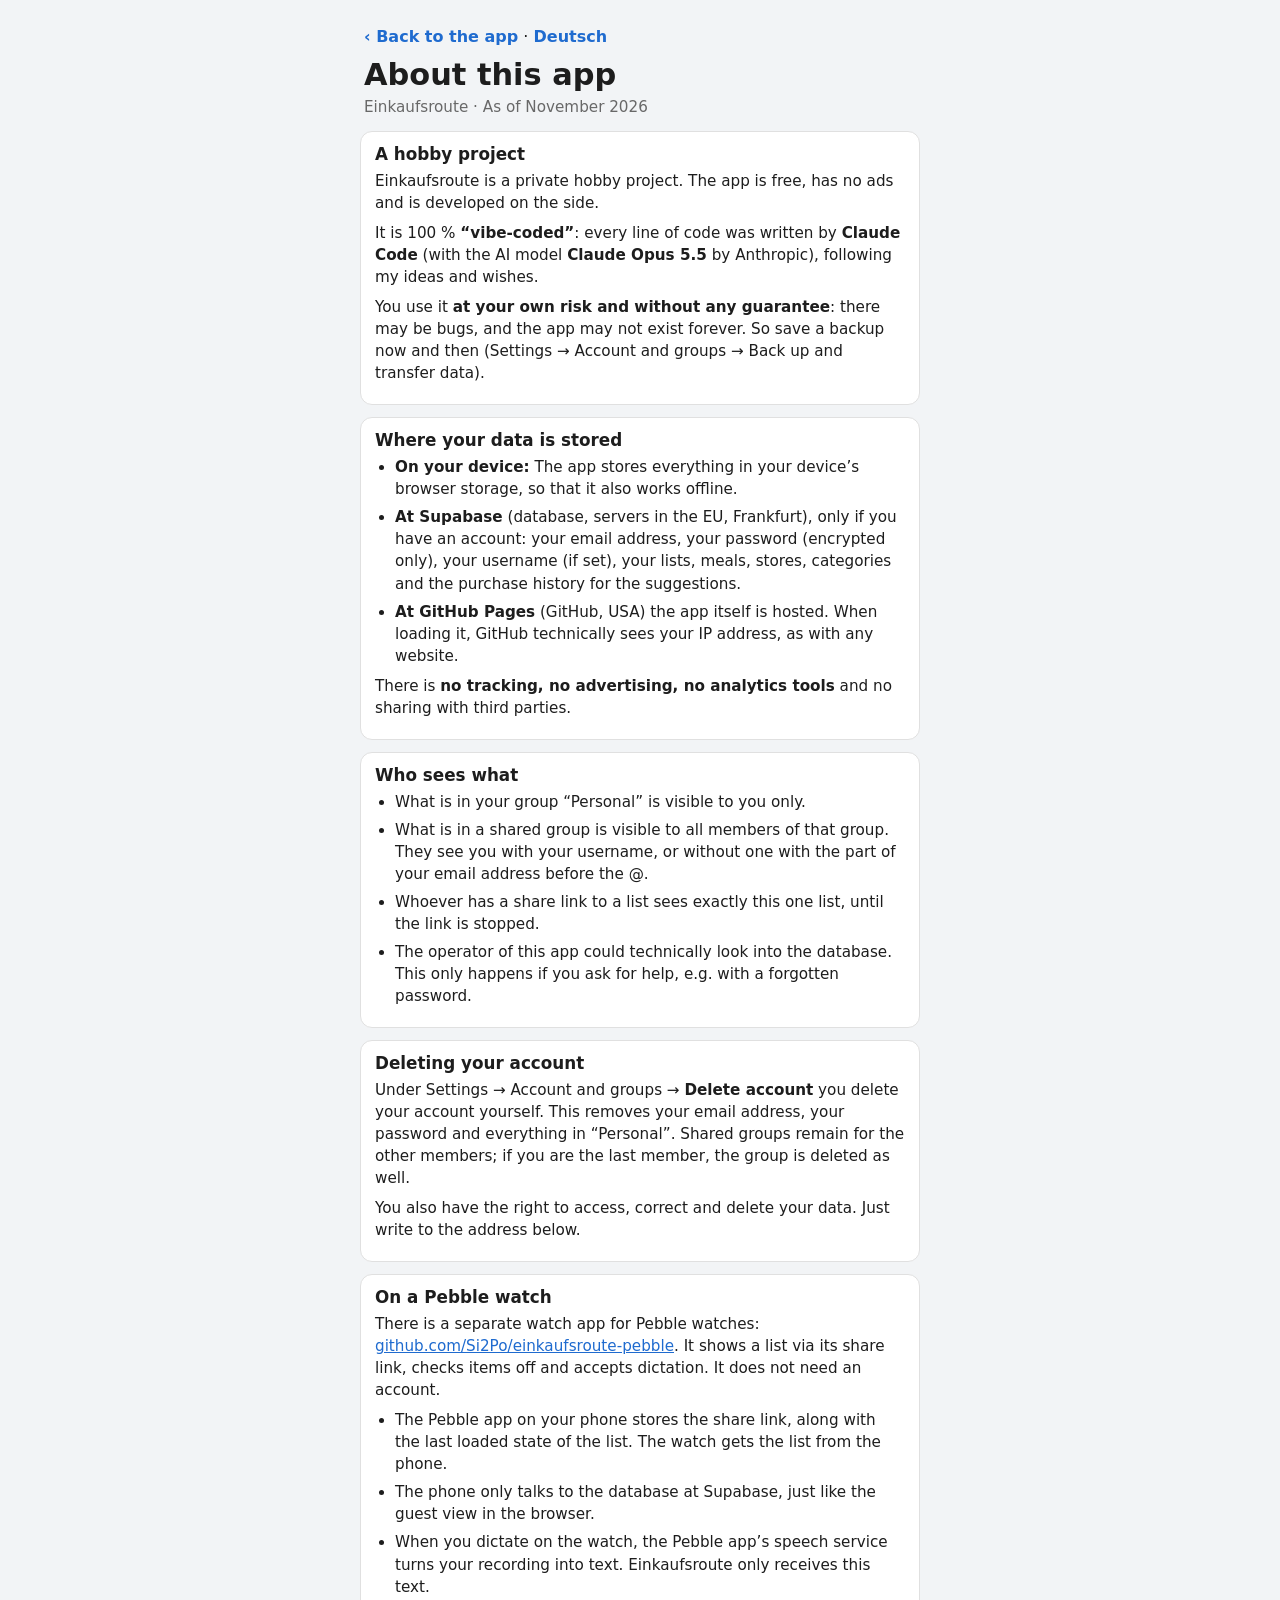
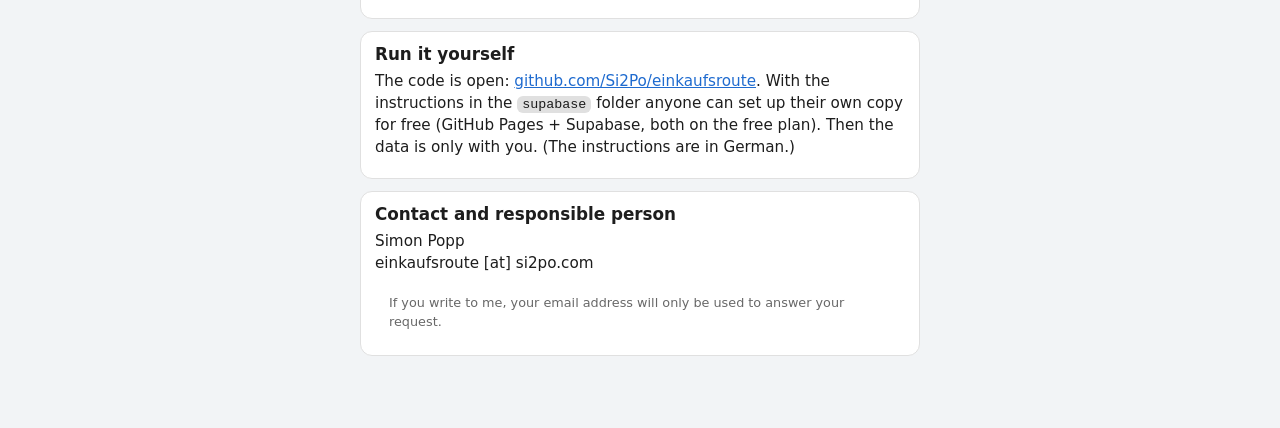
==== commit faaa784b: "0.9.1: Blau als Standard-Akzentfarbe, Hintergrund im Farbton der Akzentfarbe; Doppelte mit Hinweis u" ====
--- a/about.html
+++ b/about.html
@@ -4,8 +4,8 @@
 <meta charset="utf-8">
 <meta name="viewport" content="width=device-width, initial-scale=1, viewport-fit=cover">
 <title>About this app · Einkaufsroute</title>
-<meta name="theme-color" content="#F2F4F3" media="(prefers-color-scheme: light)">
-<meta name="theme-color" content="#0D110F" media="(prefers-color-scheme: dark)">
+<meta name="theme-color" content="#F2F4F6" media="(prefers-color-scheme: light)">
+<meta name="theme-color" content="#0E1013" media="(prefers-color-scheme: dark)">
 <link rel="icon" href="icon.svg" type="image/svg+xml">
 <link rel="stylesheet" href="style.css">
 <script>/* gleiche Darstellung (Hell/Dunkel, Farbe) wie in der App */ try { var t = localStorage.getItem("ek_theme"); if (t === "light" || t === "dark") document.documentElement.dataset.theme = t; var a = localStorage.getItem("ek_accent"); if (a && a !== "custom") document.documentElement.dataset.accent = a; } catch (e) {}</script>
--- a/style.css
+++ b/style.css
@@ -1,14 +1,14 @@
 /* Layout: eine schmale Spalte für das iPhone (375 pt breit). Unten die schwebende Leiste (Liste | Essen | Einstellungen).
-   Farben: neutrale Flächen, Grün als Akzent. Hell/Dunkel folgt dem iPhone oder dem Schalter in Einstellungen → Darstellung
-   (setzt data-theme="light"/"dark" auf <html>). Bei Farbänderungen auch THEME_BG in app.js und theme-color in index.html anpassen. */
+   Farben: graue Flächen, der Hintergrund mit einem Hauch der Akzentfarbe (Standard Blau, siehe unten „Akzentfarbe“). Hell/Dunkel folgt dem iPhone oder dem Schalter in Einstellungen → Darstellung
+   (setzt data-theme="light"/"dark" auf <html>). Bei Farbänderungen auch themeBg() in bedienung.js und theme-color in index.html, ueber.html, about.html, gast.html anpassen. */
 :root {
-  --bg: #F2F4F3;
+  --bg: #F2F4F6;
   --surface: #FFFFFF;
-  --ink: #16201B;
-  --muted: #5F6B65;
-  --line: #DCE2DE;
-  --soft: #E7EDEA;
-  --accent: #0E7A55;
+  --ink: #1D1D1D;
+  --muted: #686868;
+  --line: #E0E0E0;
+  --soft: #EBEBEB;
+  --accent: #1F6BCF;
   --on-accent: #FFFFFF;
   --warn: #B3361E;
   --glass: rgba(255, 255, 255, .72);
@@ -19,16 +19,16 @@
 }
 @media (prefers-color-scheme: dark) {
   :root:not([data-theme="light"]) {
-    --bg: #0D110F; --surface: #171C19; --ink: #E9EFEB; --muted: #93A29A;
-    --line: #29312D; --soft: #1F2622; --accent: #4CD49B; --on-accent: #04261A; --warn: #FF8A72;
-    --glass: rgba(30, 36, 33, .66); --glass-line: rgba(255, 255, 255, .08);
+    --bg: #0E1013; --surface: #1B1B1B; --ink: #EDEDED; --muted: #9E9E9E;
+    --line: #2F2F2F; --soft: #242424; --accent: #6AA8FF; --on-accent: #04172E; --warn: #FF8A72;
+    --glass: rgba(34, 34, 34, .66); --glass-line: rgba(255, 255, 255, .08);
     color-scheme: dark;
   }
 }
 :root[data-theme="dark"] {
-  --bg: #0D110F; --surface: #171C19; --ink: #E9EFEB; --muted: #93A29A;
-  --line: #29312D; --soft: #1F2622; --accent: #4CD49B; --on-accent: #04261A; --warn: #FF8A72;
-  --glass: rgba(30, 36, 33, .66); --glass-line: rgba(255, 255, 255, .08);
+  --bg: #0E1013; --surface: #1B1B1B; --ink: #EDEDED; --muted: #9E9E9E;
+  --line: #2F2F2F; --soft: #242424; --accent: #6AA8FF; --on-accent: #04172E; --warn: #FF8A72;
+  --glass: rgba(34, 34, 34, .66); --glass-line: rgba(255, 255, 255, .08);
   color-scheme: dark;
 }
 
@@ -267,6 +267,8 @@
 .sgn b { font-weight: 700; }
 .sgtag { flex: none; max-width: 48%; overflow: hidden; text-overflow: ellipsis; white-space: nowrap; font-size: .75rem; color: var(--muted); }
 .sgtag.on { color: var(--accent); font-weight: 600; }
+.sg.dupnote { padding: 10px 14px; color: var(--accent); font-weight: 600; font-size: .9rem; line-height: 1.3; }
+.sg.dupnote .sgn { white-space: normal; }
 .row.flash { animation: rowflash 1.1s ease-out; }
 @keyframes rowflash { 0%, 55% { background: var(--soft); } 100% { background: transparent; } }
 
@@ -303,7 +305,7 @@
 #toast:not(:popover-open):not(.fallback){display:none}
 
 .catsearch{margin:0 0 8px}
-#catRes .sheetbtn small.on{color:var(--accent,#0f6b4f);font-weight:600}
+#catRes .sheetbtn small.on{color:var(--accent);font-weight:600}
 #catRes .sheetbtn small.muted{color:#8a8a90;font-weight:400}
 #catRes .sheetbtn i{font-style:normal;font-weight:600}
 
@@ -374,7 +376,7 @@
 .row[data-kind="details"]::after,.row[data-kind="check"]::after,.swp[data-kind="open"]::after,.swp[data-kind="edit"]::after,.swp[data-kind="tolist"]::after{background:var(--accent);color:var(--on-accent)}
 .row[data-kind="none"]::after,.swp[data-kind="none"]::after{background:var(--line)}
 .row[data-armed="1"]::after,.swp[data-armed="1"]::after{opacity:1}
-#toast .toastbtn{margin-left:12px;background:none;border:0;color:#8FE3C2;font:inherit;font-weight:700;padding:2px 4px}
+#toast .toastbtn{margin-left:12px;background:none;border:0;color:color-mix(in srgb,var(--accent) 45%,#fff);font:inherit;font-weight:700;padding:2px 4px}
 
 .cards{overflow-x:clip}
 
@@ -482,7 +484,11 @@
 html.kb dialog:not(.viewer) { padding-bottom: 14px; }
 dialog::backdrop { background: rgba(0, 0, 0, .32); }
 
-/* Akzentfarbe (Einstellungen → Darstellung): data-accent auf <html>. Je Farbe hell und dunkel. */
+/* Akzentfarbe (Einstellungen → Darstellung): data-accent auf <html>, ohne = Blau (oben in :root). Je Farbe hell und dunkel.
+   Neue Farbe: auch in ACCENTS in bedienung.js eintragen (Name, Farbe hell und dunkel). */
+:root[data-accent="gruen"] { --accent: #0E7A55; --on-accent: #FFFFFF; }
+@media (prefers-color-scheme: dark) { :root:not([data-theme="light"])[data-accent="gruen"] { --accent: #4CD49B; --on-accent: #04261A; } }
+:root[data-theme="dark"][data-accent="gruen"] { --accent: #4CD49B; --on-accent: #04261A; }
 :root[data-accent="blau"] { --accent: #1F6BCF; --on-accent: #FFFFFF; }
 @media (prefers-color-scheme: dark) { :root:not([data-theme="light"])[data-accent="blau"] { --accent: #6AA8FF; --on-accent: #04172E; } }
 :root[data-theme="dark"][data-accent="blau"] { --accent: #6AA8FF; --on-accent: #04172E; }
@@ -495,6 +501,14 @@
 :root[data-accent="pink"] { --accent: #C2306B; --on-accent: #FFFFFF; }
 @media (prefers-color-scheme: dark) { :root:not([data-theme="light"])[data-accent="pink"] { --accent: #FF7FAE; --on-accent: #3A0A1D; } }
 :root[data-theme="dark"][data-accent="pink"] { --accent: #FF7FAE; --on-accent: #3A0A1D; }
+/* Nur der Hintergrund (--bg) bekommt einen Hauch der Akzentfarbe: feste Helligkeit, Farbton (h) von --accent,
+   Sättigung (c) als kleiner Anteil davon (Grau als eigene Farbe gibt also Grau). Karten, Linien und Schrift bleiben rein grau.
+   Ältere Browser ohne „oklch(from …)“ behalten den festen Wert oben (passt zu Blau). Gleiche Rechnung in themeBg() in bedienung.js (Statusleiste). */
+@supports (color: oklch(from red l calc(c * .5) h)) {
+  :root { --bg: oklch(from var(--accent) .9654 calc(c * .023) h); }
+  @media (prefers-color-scheme: dark) { :root:not([data-theme="light"]) { --bg: oklch(from var(--accent) .1724 calc(c * .053) h); } }
+  :root[data-theme="dark"] { --bg: oklch(from var(--accent) .1724 calc(c * .053) h); }
+}
 .swatches { display: flex; flex-wrap: wrap; gap: 12px; padding: 14px; }
 .swatch { width: 44px; height: 44px; border-radius: 50%; border: 0; padding: 0; background: var(--c); display: grid; place-items: center; color: #fff; box-shadow: inset 0 0 0 1px rgba(0,0,0,.08); }
 .swatch[aria-pressed="true"] { box-shadow: 0 0 0 3px var(--surface), 0 0 0 5px var(--c); }
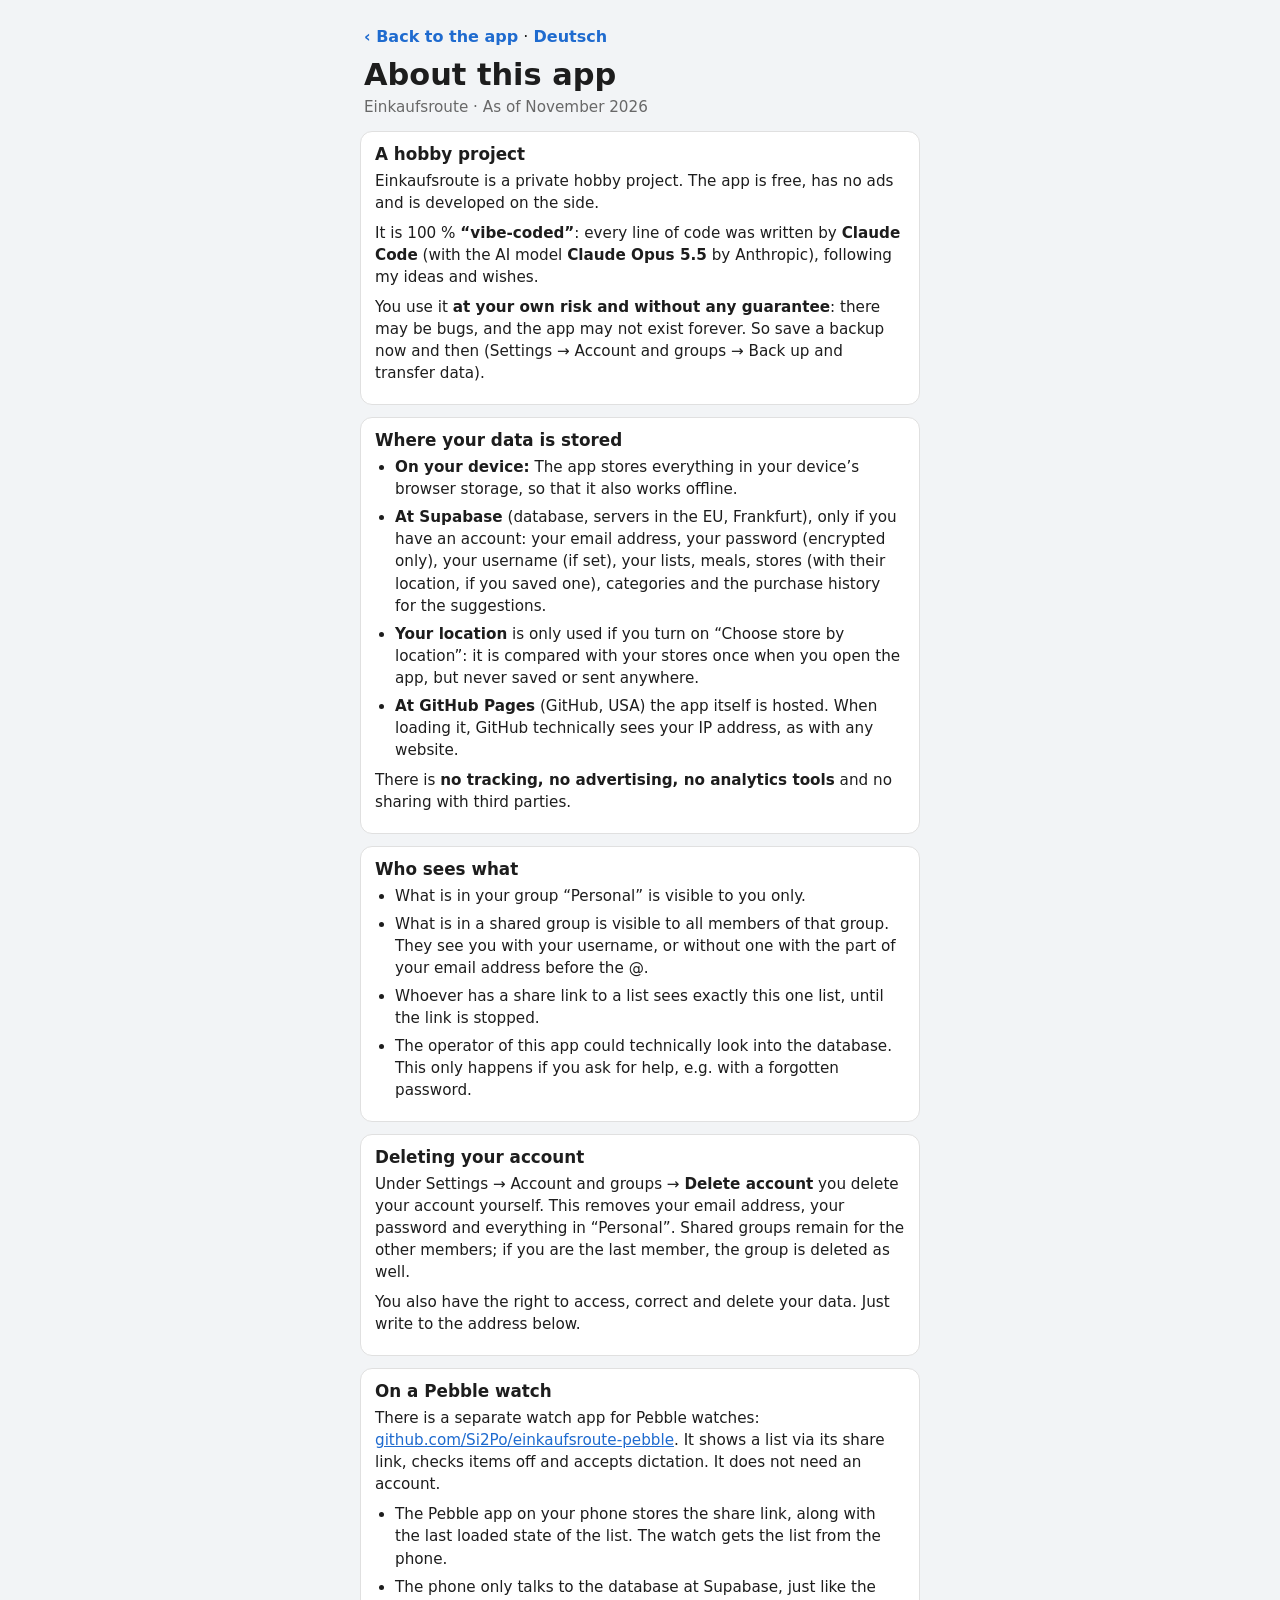
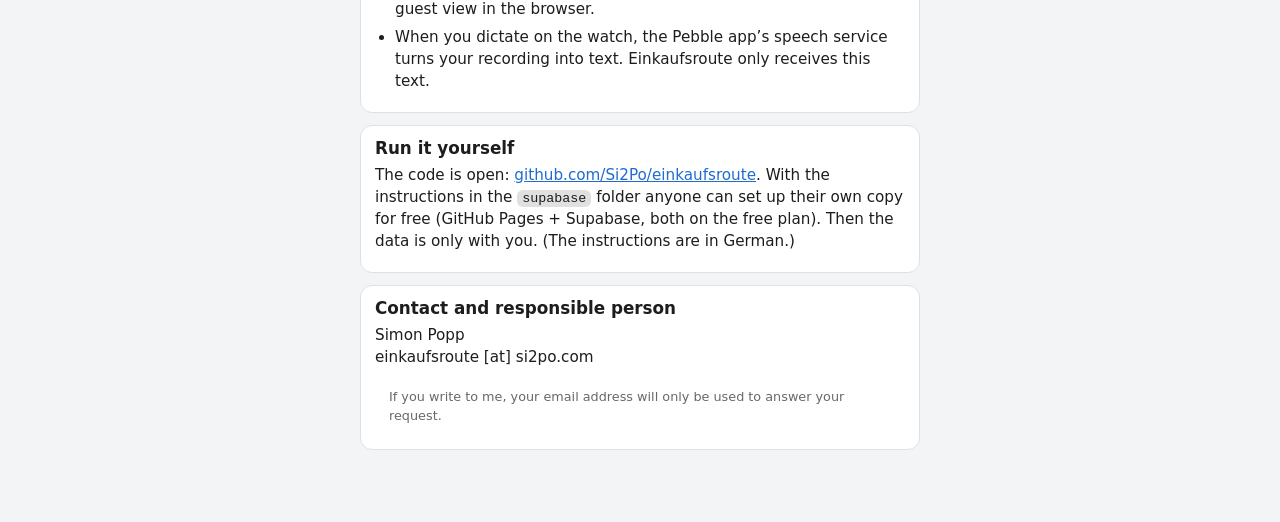
==== commit b0670d34: "0.11.0: Geschäft nach Standort automatisch wählen (Ort je Geschäft merken, Schalter, Rückgängig); Au" ====
--- a/about.html
+++ b/about.html
@@ -29,7 +29,8 @@
     <ul>
       <li><b>On your device:</b> The app stores everything in your device’s browser storage, so that it also works offline.</li>
       <li><b>At Supabase</b> (database, servers in the EU, Frankfurt), only if you have an account: your email address, your password (encrypted only), your username (if set),
-        your lists, meals, stores, categories and the purchase history for the suggestions.</li>
+        your lists, meals, stores (with their location, if you saved one), categories and the purchase history for the suggestions.</li>
+      <li><b>Your location</b> is only used if you turn on “Choose store by location”: it is compared with your stores once when you open the app, but never saved or sent anywhere.</li>
       <li><b>At GitHub Pages</b> (GitHub, USA) the app itself is hosted. When loading it, GitHub technically sees your IP address, as with any website.</li>
     </ul>
     <p>There is <b>no tracking, no advertising, no analytics tools</b> and no sharing with third parties.</p>
--- a/style.css
+++ b/style.css
@@ -16,6 +16,7 @@
   --font-ui: system-ui, -apple-system, "Segoe UI", Roboto, sans-serif;
   --font-display: ui-rounded, "SF Pro Rounded", system-ui, -apple-system, "Segoe UI", sans-serif;
   --r: 14px;
+  color-scheme: light; /* auch bei dunklem System: Auswahllisten, Scrollbalken usw. passend zur gewählten Darstellung */
 }
 @media (prefers-color-scheme: dark) {
   :root:not([data-theme="light"]) {
@@ -54,6 +55,9 @@
 .wrap { max-width: 560px; margin: 0 auto; }
 h2 { font: 700 1.25rem var(--font-display); margin: 0; }
 button, input, select { font: inherit; color: inherit; }
+/* Aufgeklappte Auswahlliste am PC: Die Felder haben oft einen durchsichtigen Hintergrund, den die Liste übernimmt.
+   Feste Farben, sonst steht im Dunkelmodus helle Schrift auf weißem Grund. (Das iPhone zeigt ein eigenes Auswahlrad.) */
+select option, select optgroup { background-color: var(--surface); color: var(--ink); }
 button { cursor: pointer; }
 :focus-visible { outline: 3px solid var(--accent); outline-offset: 2px; }
 
@@ -681,7 +685,16 @@
   box-shadow: 0 8px 30px rgba(0, 0, 0, .16), 0 0 0 .5px var(--line);
 }
 .wigglebar.floatbar .btn { border-radius: 999px; }
-.srows.wiggle { margin-bottom: 64px; } /* Platz, damit der letzte Eintrag nicht unter der Leiste liegt */
+.srows.wiggle { margin-bottom: 64px; }
+/* Auswahl im Wackelmodus: runder Kreis statt Kästchen, ausgewählt = gefüllt mit Haken und leicht eingefärbt */
+.srows.wiggle .row .chk::before { border-radius: 50%; background: none; border-color: var(--muted); }
+.srows.wiggle .row.picked { background: color-mix(in srgb, var(--accent) 10%, transparent); }
+.srows.wiggle .row.picked .chk::before {
+  background: var(--accent) url("data:image/svg+xml,%3Csvg xmlns='http://www.w3.org/2000/svg' viewBox='0 0 24 24'%3E%3Cpath d='M6 12.5l4 4 8-9' fill='none' stroke='%23fff' stroke-width='3' stroke-linecap='round' stroke-linejoin='round'/%3E%3C/svg%3E") center/16px no-repeat;
+  border-color: var(--accent);
+}
+.wigglebar.floatbar .wbtxt { flex: 1; min-width: 0; overflow: hidden; text-overflow: ellipsis; white-space: nowrap; }
+.wigglebar.floatbar .btn:disabled { opacity: .45; } /* Platz, damit der letzte Eintrag nicht unter der Leiste liegt */
 @media (orientation: landscape) and (max-height: 520px) {
   .wigglebar.floatbar { max-width: 420px; bottom: calc(max(6px, calc(env(safe-area-inset-bottom, 0px) - 14px)) + 50px); }
 }
